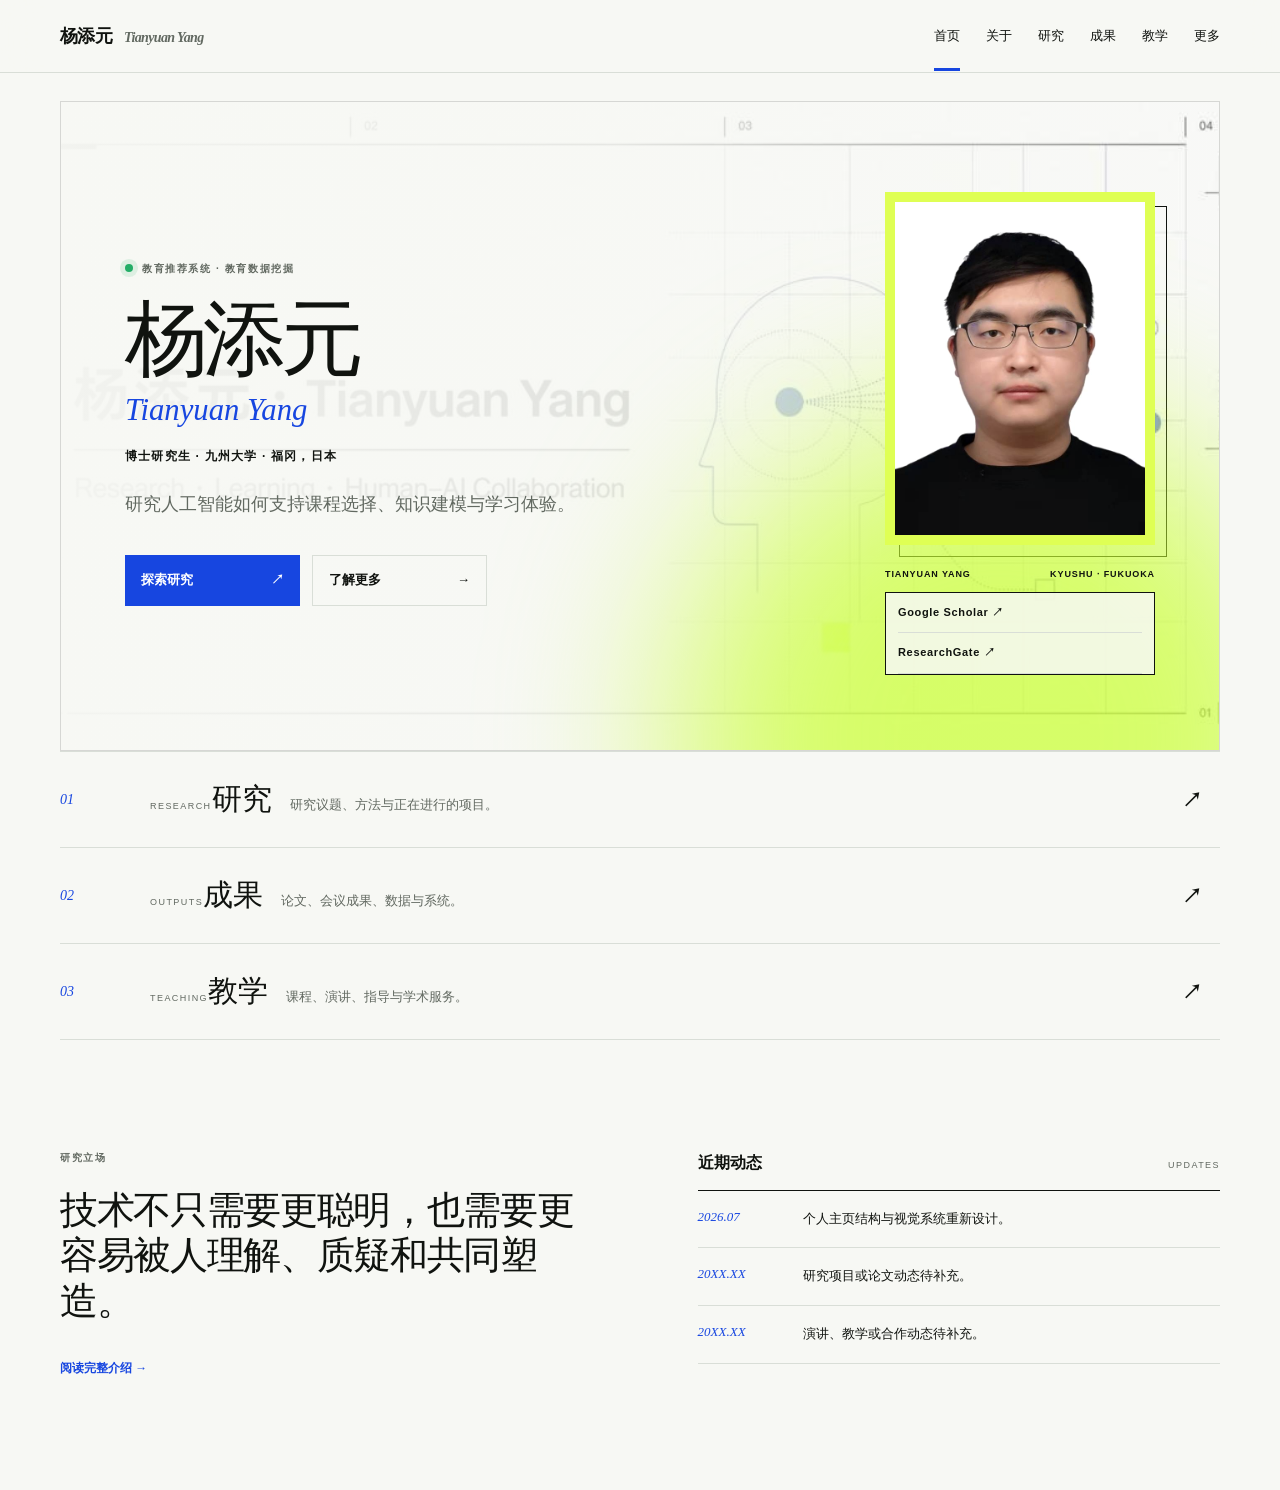
==== index.html @ aec164b1 "Prevent blank page when scripts fail" ====
<!doctype html><html lang="zh-CN"><head><meta charset="utf-8"><meta name="viewport" content="width=device-width,initial-scale=1"><meta name="description" content="杨添元 Tianyuan Yang 的个人研究主页"><meta name="theme-color" content="#f7f8f4"><meta property="og:title" content="杨添元 · Tianyuan Yang"><meta property="og:description" content="Research · Learning · Human–AI Collaboration"><meta property="og:type" content="website"><meta property="og:url" content="https://big-god-tianyuan.github.io/"><title>杨添元 · Tianyuan Yang</title><link rel="preconnect" href="https://avatars.githubusercontent.com"><link rel="stylesheet" href="styles.css"><script src="script.js" defer></script></head>
<body data-page="home"><a class="skip" href="#main" data-i18n="skip">跳到正文</a><header data-site-header class="site-header"><div class="nav-shell wrap"><a class="brand" href="index.html"><strong>杨添元</strong><span>Tianyuan Yang</span></a><nav class="main-nav"><a class="active" href="index.html">首页</a><a href="about.html">关于</a><a href="research.html">研究</a><a href="publications.html">成果</a><a href="teaching.html">教学</a><a href="interests.html">更多</a></nav></div></header>
<main id="main">
  <section class="home-hero wrap cover-hero">
    <div class="hero-main reveal"><p class="micro"><span class="live-dot"></span><span data-i18n="home_kicker">教育推荐系统 · 教育数据挖掘</span></p><h1 data-i18n="home_title">杨添元</h1><p class="hero-name-en">Tianyuan Yang</p><p class="hero-identity" data-i18n="hero_identity">博士研究生 · 九州大学 · 福冈，日本</p><p class="hero-intro" data-i18n="home_intro">研究人工智能如何支持课程选择、知识建模与学习体验。</p><div class="hero-actions"><a class="solid-link" href="research.html"><span data-i18n="explore_research">探索研究</span><b>↗</b></a><a class="line-link" href="about.html"><span data-i18n="know_more">了解更多</span><b>→</b></a></div></div>
    <aside class="hero-aside identity-portrait reveal"><div class="portrait-frame"><img src="assets/tianyuan-yang.jpg" alt="杨添元 Tianyuan Yang" width="600" height="800"></div><div class="portrait-meta"><span>TIANYUAN YANG</span><span>KYUSHU · FUKUOKA</span></div><div class="academic-links"><a href="https://scholar.google.com/citations?user=Yo2p_CYAAAAJ&amp;hl=zh-CN&amp;authuser=1" target="_blank" rel="noopener">Google Scholar ↗</a><a href="https://www.researchgate.net/profile/Tianyuan-Yang-7/research" target="_blank" rel="noopener">ResearchGate ↗</a></div></aside>
  </section>
  <section class="home-index wrap reveal" aria-label="主要页面">
    <a href="research.html"><span>01</span><div><small>RESEARCH</small><h2 data-i18n="nav_research">研究</h2><p data-i18n="index_research">研究议题、方法与正在进行的项目。</p></div><b>↗</b></a>
    <a href="publications.html"><span>02</span><div><small>OUTPUTS</small><h2 data-i18n="nav_publications">成果</h2><p data-i18n="index_publications">论文、会议成果、数据与系统。</p></div><b>↗</b></a>
    <a href="teaching.html"><span>03</span><div><small>TEACHING</small><h2 data-i18n="nav_teaching">教学</h2><p data-i18n="index_teaching">课程、演讲、指导与学术服务。</p></div><b>↗</b></a>
  </section>
  <section class="home-lower wrap reveal"><div class="manifesto"><p class="micro" data-i18n="research_position">研究立场</p><blockquote data-i18n="manifesto">技术不只需要更聪明，也需要更容易被人理解、质疑和共同塑造。</blockquote><a href="about.html" class="text-link"><span data-i18n="read_profile">阅读完整介绍</span> →</a></div><div class="updates"><div class="section-label"><span data-i18n="recent_updates">近期动态</span><small>UPDATES</small></div><ol><li><time>2026.07</time><p data-i18n="update_1">个人主页结构与视觉系统重新设计。</p></li><li><time>20XX.XX</time><p data-i18n="update_2">研究项目或论文动态待补充。</p></li><li><time>20XX.XX</time><p data-i18n="update_3">演讲、教学或合作动态待补充。</p></li></ol></div></section>
</main><footer data-site-footer></footer></body></html>
---- styles.css ----
:root{--bg:#f7f8f4;--paper:#fff;--ink:#10130f;--muted:#626961;--line:#d9ded7;--blue:#1746e0;--lime:#dfff54;--sans:"Helvetica Neue",Arial,"Noto Sans SC","Noto Sans JP",sans-serif;--serif:"Iowan Old Style","Times New Roman","Noto Serif SC","Noto Serif JP",serif;--wrap:min(1160px,calc(100% - 56px))}
*{box-sizing:border-box}html{scroll-behavior:smooth}body{margin:0;background:var(--bg);color:var(--ink);font-family:var(--sans);line-height:1.6;-webkit-font-smoothing:antialiased}a{color:inherit;text-decoration:none}button{font:inherit;color:inherit}.wrap{width:var(--wrap);margin-inline:auto}.skip{position:fixed;z-index:100;top:-60px;left:20px;padding:10px 15px;background:var(--ink);color:#fff}.skip:focus{top:12px}
.site-header{position:sticky;top:0;z-index:40;border-bottom:1px solid var(--line);background:rgba(247,248,244,.92);backdrop-filter:blur(18px)}.nav-shell{height:72px;display:flex;align-items:center;gap:35px}.brand{display:flex;align-items:baseline;gap:12px;font-weight:800;letter-spacing:-.04em}.brand strong{font-size:18px}.brand span{font-family:var(--serif);font-style:italic;color:var(--muted);font-size:14px}.main-nav{display:flex;align-items:center;gap:26px;margin-left:auto;font-size:13px}.main-nav a{position:relative;padding:25px 0}.main-nav a:after{content:"";position:absolute;left:0;right:100%;bottom:0;height:3px;background:var(--blue);transition:right .2s}.main-nav a:hover:after,.main-nav a.active:after{right:0}.lang-switch{display:flex;border:1px solid var(--line);border-radius:999px;padding:3px}.lang-switch button{border:0;background:transparent;border-radius:999px;min-width:35px;padding:5px 7px;font-size:10px;cursor:pointer}.lang-switch button.active{background:var(--ink);color:#fff}.menu-button{display:none;border:0;background:transparent;font-size:22px;padding:8px;cursor:pointer}
.home-hero{min-height:680px;display:grid;grid-template-columns:1.55fr .7fr;gap:9vw;align-items:center;padding-block:90px 75px}.micro{font-size:10px;font-weight:800;letter-spacing:.16em;text-transform:uppercase;color:var(--muted);margin:0 0 22px}.live-dot{display:inline-block;width:8px;height:8px;border-radius:50%;background:#24ad67;margin-right:9px;box-shadow:0 0 0 5px rgba(36,173,103,.12)}.hero-main h1{max-width:790px;font:500 clamp(52px,6.5vw,91px)/.98 var(--serif);letter-spacing:-.06em;margin:0 0 32px}.hero-intro{max-width:680px;color:var(--muted);font-size:18px}.hero-actions{display:flex;gap:12px;margin-top:36px}.solid-link,.line-link{display:inline-flex;align-items:center;justify-content:space-between;gap:42px;min-width:175px;padding:14px 16px;font-size:13px;font-weight:700;transition:.2s}.solid-link{background:var(--blue);color:#fff}.line-link{border:1px solid var(--line)}.solid-link:hover,.line-link:hover{transform:translateY(-3px);box-shadow:0 15px 30px rgba(16,19,15,.1)}.portrait{position:relative;background:var(--lime);padding:14px 14px 0}.portrait:after{content:"";position:absolute;inset:12px -12px -12px 12px;border:1px solid var(--ink);z-index:-1}.portrait img{display:block;width:100%;aspect-ratio:1;object-fit:cover;filter:grayscale(1) contrast(1.05)}.portrait>span{display:block;padding:10px 0 8px;font:italic 12px var(--serif)}.role{padding-top:30px}.role small{display:block;color:var(--muted);font-size:10px;letter-spacing:.12em}.role strong{display:block;margin:7px 0 3px}.role p{margin:0;color:var(--muted);font-size:13px}
.home-index{border-top:1px solid var(--line)}.home-index>a{display:grid;grid-template-columns:70px 1fr auto;align-items:center;gap:20px;padding:27px 18px 27px 0;border-bottom:1px solid var(--line);transition:.25s}.home-index>a:hover{padding-left:18px;background:var(--paper)}.home-index>a>span{font:italic 14px var(--serif);color:var(--blue)}.home-index small{font-size:9px;letter-spacing:.16em;color:var(--muted)}.home-index h2{display:inline;margin:0 18px 0 0;font:500 30px var(--serif)}.home-index p{display:inline;color:var(--muted);font-size:13px}.home-index b{font-size:20px}.home-lower{display:grid;grid-template-columns:1fr 1fr;gap:9vw;padding-block:110px}.manifesto blockquote,.teaching-quote blockquote{margin:0 0 30px;font:500 clamp(30px,3vw,46px)/1.18 var(--serif);letter-spacing:-.035em}.text-link{font-size:12px;font-weight:700;color:var(--blue)}.section-label{display:flex;justify-content:space-between;align-items:baseline;padding-bottom:14px;border-bottom:1px solid var(--ink)}.section-label span{font-weight:750}.section-label small{font-size:9px;letter-spacing:.16em;color:var(--muted)}.updates ol{list-style:none;padding:0;margin:0}.updates li{display:grid;grid-template-columns:90px 1fr;gap:15px;padding:18px 0;border-bottom:1px solid var(--line)}.updates time,.clean-timeline time,.mini-list time{font:italic 13px var(--serif);color:var(--blue)}.updates p{margin:0;font-size:13px}
.page-head{padding:100px 0 72px;border-bottom:1px solid var(--ink)}.page-no{font:italic 13px var(--serif);color:var(--blue)}.page-head h1{font:500 clamp(58px,8vw,112px)/.95 var(--serif);letter-spacing:-.06em;margin:45px 0 25px}.page-head>p:last-child{max-width:650px;color:var(--muted);font-size:18px}.profile-grid{display:grid;grid-template-columns:340px 1fr;gap:10vw;padding-block:95px}.profile-photo img{width:100%;display:block;filter:grayscale(1)}.profile-photo p{font:italic 14px var(--serif);margin-top:14px}.long-copy{font-size:20px;max-width:690px}.long-copy p{margin:0 0 25px}.long-copy p:first-child{font:500 30px/1.25 var(--serif);letter-spacing:-.025em}.inline-links{display:flex;gap:22px;margin-top:40px;font-size:12px;font-weight:700;color:var(--blue)}.content-section{display:grid;grid-template-columns:200px 1fr;gap:80px;padding:90px 0;border-top:1px solid var(--line)}.clean-timeline article{display:grid;grid-template-columns:100px 1fr;gap:30px;padding:0 0 34px;margin-bottom:34px;border-bottom:1px solid var(--line)}.clean-timeline h2{margin:0;font:500 25px var(--serif)}.clean-timeline p{margin:5px 0 0;color:var(--muted);font-size:14px}.values{display:grid;grid-template-columns:repeat(3,1fr);border:1px solid var(--ink);margin-bottom:110px}.values>div{padding:35px;border-right:1px solid var(--ink)}.values>div:last-child{border:0}.values span,.notes-grid>article>span{font:italic 14px var(--serif);color:var(--blue)}.values h2{font:500 27px var(--serif);margin:45px 0 10px}.values p{color:var(--muted);font-size:13px}
.research-intro{display:grid;grid-template-columns:1fr 1fr;gap:9vw;padding:70px 0}.research-intro>p{font:500 28px/1.35 var(--serif);margin:0}.method-list{display:flex;flex-wrap:wrap;align-content:start;gap:8px}.method-list span{border:1px solid var(--line);padding:7px 10px;font-size:10px;letter-spacing:.08em;background:var(--paper)}.research-projects{border-top:1px solid var(--ink);margin-bottom:110px}.research-row{display:grid;grid-template-columns:90px 1.3fr .7fr;gap:45px;padding:50px 0;border-bottom:1px solid var(--line)}.research-num{font:italic 14px var(--serif);color:var(--blue)}.research-row h2{font:500 39px/1.1 var(--serif);letter-spacing:-.035em;margin:0 0 15px}.research-row>div>p:not(.micro){max-width:650px;color:var(--muted)}.research-row aside{border-left:1px solid var(--line);padding-left:28px}.research-row aside b{font-size:10px;letter-spacing:.12em}.research-row aside p{font:italic 21px/1.3 var(--serif);margin-top:15px}.project-links{display:flex;gap:20px;margin-top:25px;font-size:11px;font-weight:750;color:var(--blue)}
.pub-tools{display:flex;justify-content:space-between;align-items:center;padding:36px 0}.filters{display:flex;gap:7px}.filters button{border:1px solid var(--line);background:transparent;padding:8px 16px;border-radius:50px;font-size:11px;cursor:pointer}.filters button:hover,.filters button.active{background:var(--ink);color:#fff}.pub-tools>p{font:italic 13px var(--serif);color:var(--muted)}.pub-list{border-top:1px solid var(--ink);margin-bottom:110px}.pub-item{display:grid;grid-template-columns:85px 1fr auto;gap:35px;padding:34px 0;border-bottom:1px solid var(--line)}.pub-item[hidden]{display:none}.pub-item time{font:italic 15px var(--serif);color:var(--blue)}.pub-type{font-size:9px;letter-spacing:.16em;color:var(--muted);margin-bottom:8px}.pub-item h2{font:500 27px/1.25 var(--serif);margin:0 0 7px}.pub-item p{font-size:13px;color:var(--muted);margin:0}.pub-item .takeaway{margin-top:12px;color:var(--ink);max-width:700px}.pub-actions{display:flex;align-items:start;gap:6px}.pub-actions a{border:1px solid var(--line);padding:5px 8px;font-size:9px}.pub-actions a:hover{border-color:var(--blue);color:var(--blue)}
.teaching-quote{padding:90px 0;max-width:960px;margin-inline:auto}.teaching-quote blockquote{font-size:clamp(38px,5vw,65px)}.catalog{padding:50px 0}.catalog-list article{display:grid;grid-template-columns:80px 1fr auto;gap:30px;padding:25px 0;border-bottom:1px solid var(--line)}.catalog-list article>span{font:italic 13px var(--serif);color:var(--blue)}.catalog-list h2{font:500 24px var(--serif);margin:0}.catalog-list p{font-size:13px;color:var(--muted);margin:4px 0 0}.catalog-list a{font-size:9px;letter-spacing:.08em}.two-catalogs{display:grid;grid-template-columns:1fr 1fr;gap:8vw;padding-bottom:100px}.mini-list article{display:grid;grid-template-columns:80px 1fr;gap:18px;padding:20px 0;border-bottom:1px solid var(--line)}.mini-list h3{font:500 18px var(--serif);margin:0}
.notes-grid{display:grid;grid-template-columns:repeat(2,1fr);gap:1px;background:var(--line);border:1px solid var(--line);margin-block:75px 110px}.notes-grid article{min-height:250px;padding:34px;background:var(--bg);position:relative}.notes-grid article:hover{background:var(--paper)}.notes-grid .note-feature{grid-column:1/-1;min-height:360px;background:var(--blue);color:#fff}.note-feature h2{font:500 clamp(45px,6vw,75px) var(--serif);margin:55px 0 15px}.note-feature p:not(.micro){max-width:650px;color:rgba(255,255,255,.72)}.note-feature>span{position:absolute;right:34px;bottom:28px;color:var(--lime)}.notes-grid article:not(.note-feature) h2{font:500 33px var(--serif);margin:75px 0 12px}.notes-grid article:not(.note-feature) p{color:var(--muted);font-size:13px}
.site-footer{border-top:1px solid var(--ink);padding:38px 0 25px}.footer-top{display:grid;grid-template-columns:1fr auto;gap:40px;align-items:end}.footer-name strong{display:block;font:500 38px var(--serif)}.footer-name span{color:var(--muted);font-size:12px}.footer-links{display:flex;gap:20px;font-size:11px;font-weight:700}.footer-bottom{display:flex;justify-content:space-between;margin-top:55px;color:var(--muted);font-size:9px;letter-spacing:.1em}.reveal{opacity:1;transform:none}.js-motion .reveal{opacity:0;transform:translateY(20px);transition:opacity .65s,transform .65s}.js-motion .reveal.in{opacity:1;transform:none}
@media(max-width:880px){.main-nav{display:none;position:absolute;left:0;right:0;top:72px;padding:22px 28px;background:var(--bg);border-bottom:1px solid var(--ink);flex-direction:column;align-items:start;gap:0}.main-nav.open{display:flex}.main-nav a{padding:11px 0;font:500 25px var(--serif)}.menu-button{display:block;margin-left:auto}.home-hero{grid-template-columns:1fr;padding-top:65px}.hero-aside{display:grid;grid-template-columns:240px 1fr;gap:35px;align-items:end}.home-lower,.profile-grid,.research-intro{grid-template-columns:1fr}.profile-photo{max-width:300px}.content-section{grid-template-columns:1fr;gap:35px}.research-row{grid-template-columns:65px 1fr}.research-row aside{grid-column:2}.values{grid-template-columns:1fr}.values>div{border-right:0;border-bottom:1px solid var(--ink)}.values>div:last-child{border-bottom:0}.two-catalogs{grid-template-columns:1fr}}
@media(max-width:600px){:root{--wrap:min(100% - 32px,1160px)}.nav-shell{height:64px}.brand span{display:none}.main-nav{top:64px}.lang-switch{order:2}.home-hero{min-height:auto;padding:48px 0 60px}.hero-main h1{font-size:48px}.hero-intro{font-size:16px}.hero-actions{flex-direction:column}.hero-aside{display:block}.portrait{max-width:280px;margin-top:35px}.home-index>a{grid-template-columns:45px 1fr auto}.home-index p{display:block;margin:5px 0 0}.home-lower{grid-template-columns:1fr;padding-block:75px}.page-head{padding:65px 0 50px}.page-head h1{font-size:54px;margin-top:32px}.profile-grid{padding-block:60px}.long-copy{font-size:17px}.long-copy p:first-child{font-size:25px}.content-section{padding:65px 0}.research-row{grid-template-columns:1fr;gap:15px;padding:38px 0}.research-row aside{grid-column:1;border-left:0;border-top:1px solid var(--line);padding:20px 0 0}.research-row h2{font-size:32px}.pub-tools{display:block}.filters{overflow-x:auto;padding-bottom:8px}.pub-tools>p{margin-bottom:0}.pub-item{grid-template-columns:55px 1fr;gap:18px}.pub-actions{grid-column:2}.catalog-list article{grid-template-columns:55px 1fr}.catalog-list a{grid-column:2}.notes-grid{grid-template-columns:1fr}.notes-grid .note-feature{grid-column:1}.footer-top{grid-template-columns:1fr}.footer-bottom{display:block}.footer-bottom span{display:block;margin-top:8px}}

/* Research cover hero */
.cover-hero{position:relative;isolation:isolate;overflow:hidden;margin-top:28px;min-height:650px;padding-inline:clamp(28px,5vw,72px);grid-template-columns:minmax(0,1.45fr) minmax(270px,.55fr);gap:clamp(40px,7vw,100px);border:1px solid rgba(16,19,15,.14);background:#f7f8f4}
.cover-hero:before{content:"";position:absolute;inset:0;z-index:-2;background-image:linear-gradient(90deg,rgba(247,248,244,.98) 0%,rgba(247,248,244,.91) 48%,rgba(247,248,244,.45) 100%),url("assets/research-cover.jpg");background-size:cover;background-position:center;filter:saturate(.95)}
.cover-hero:after{content:"";position:absolute;right:-9%;bottom:-48%;width:56%;aspect-ratio:1;border-radius:50%;background:rgba(201,255,49,.72);filter:blur(90px);z-index:-1}
.cover-hero .hero-main{max-width:780px}.cover-hero .hero-main h1{text-wrap:balance}
.hero-name-en{font:italic clamp(24px,2.4vw,38px)/1 var(--serif);color:var(--blue);margin:-18px 0 22px}.hero-identity{font-size:12px;font-weight:800;letter-spacing:.1em;text-transform:uppercase;margin:0 0 24px}.identity-portrait{align-self:center;justify-self:end;width:min(100%,300px)}.portrait-frame{position:relative;background:var(--lime);padding:10px}.portrait-frame:after{content:"";position:absolute;inset:14px -12px -12px 14px;border:1px solid var(--ink);z-index:-1}.portrait-frame img{display:block;width:100%;height:auto;aspect-ratio:3/4;object-fit:contain;filter:saturate(.82) contrast(1.03)}.portrait-meta{display:flex;justify-content:space-between;gap:12px;margin:22px 0 10px;font-size:9px;font-weight:800;letter-spacing:.1em}.identity-portrait .academic-links{background:rgba(247,248,244,.86);padding:0 12px;border:1px solid var(--ink)}
.research-card{align-self:end;margin-bottom:8px;padding:28px;background:rgba(247,248,244,.88);border:1px solid var(--ink);box-shadow:12px 12px 0 var(--lime);backdrop-filter:blur(12px)}
.research-card .micro{margin-bottom:28px}.research-card>strong{display:block;font:500 30px/1.05 var(--serif);letter-spacing:-.03em}.research-card>p:not(.micro){color:var(--muted);font-size:13px;line-height:1.6;margin:14px 0 22px}.academic-links{display:grid;border-top:1px solid var(--line)}.academic-links a{display:flex;justify-content:space-between;padding:11px 0;border-bottom:1px solid var(--line);font-size:11px;font-weight:800;letter-spacing:.06em}.academic-links a:hover{color:var(--blue);padding-left:5px}.card-mark{display:block;margin-top:26px;font:italic 11px var(--serif);color:var(--blue)}
.profile-source{color:var(--muted);font-size:12px}.pub-item h2{max-width:780px}.pub-actions a{white-space:nowrap}
.pub-item h2 a{text-decoration-thickness:1px;text-underline-offset:5px;text-decoration-color:transparent;transition:.2s}.pub-item h2 a:hover{color:var(--blue);text-decoration-color:currentColor}.pub-item:has(h2 a:hover){background:rgba(201,255,49,.12)}
@media(max-width:880px){.cover-hero{grid-template-columns:1fr;margin-top:18px;padding-inline:clamp(24px,6vw,54px);background-position:68% center}.cover-hero:before{background-image:linear-gradient(180deg,rgba(247,248,244,.96) 0%,rgba(247,248,244,.88) 58%,rgba(247,248,244,.7) 100%),url("assets/research-cover.jpg")}.research-card{max-width:430px;margin:0 0 20px}.cover-hero .hero-aside{display:block}}
@media(max-width:600px){.cover-hero{margin-top:10px;padding:52px 22px 44px;border-left:0;border-right:0}.cover-hero .hero-main h1{font-size:54px}.hero-name-en{margin-top:-12px}.identity-portrait{max-width:280px;margin-top:20px}.research-card{margin-top:10px;padding:22px;box-shadow:8px 8px 0 var(--lime)}.research-card>strong{font-size:26px}}
@media(prefers-reduced-motion:reduce){*{scroll-behavior:auto!important;transition:none!important}.reveal{opacity:1;transform:none}}
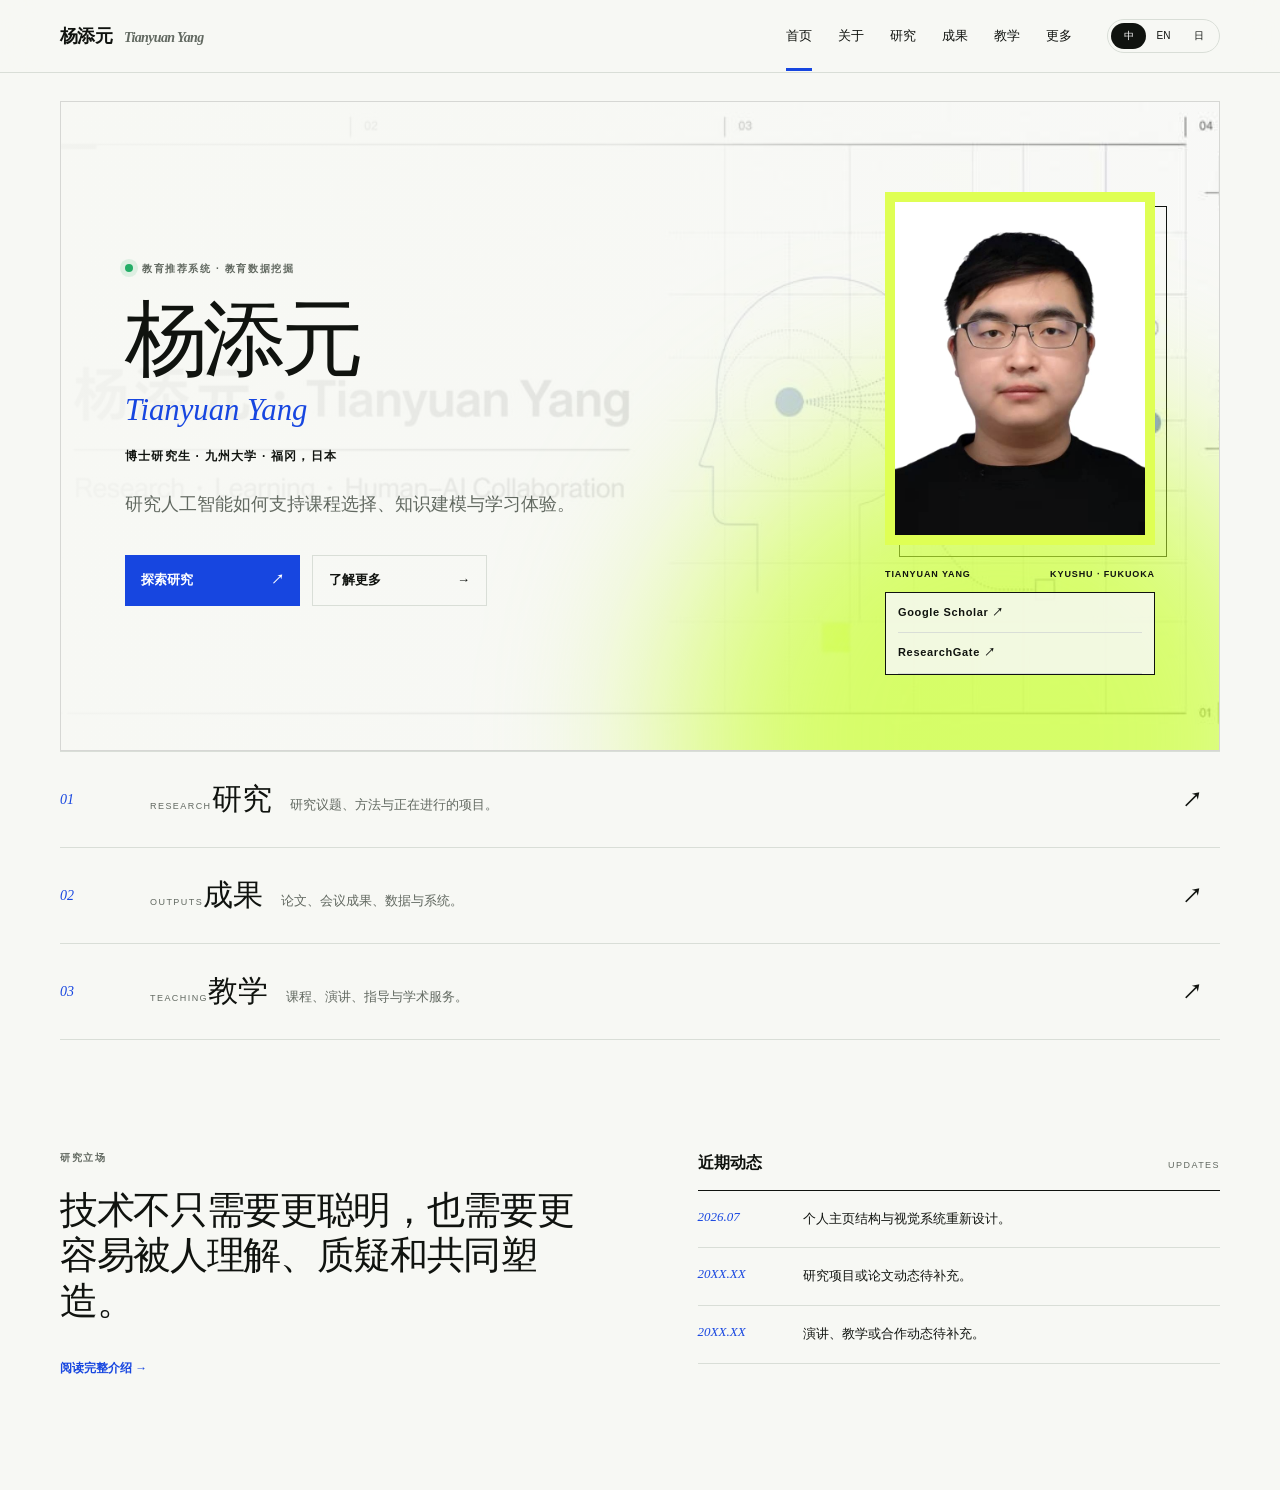
==== commit dc565af5: "Add static navigation to every page" ====
--- a/index.html
+++ b/index.html
@@ -1,6 +1,6 @@
 
-<!doctype html><html lang="zh-CN"><head><meta charset="utf-8"><meta name="viewport" content="width=device-width,initial-scale=1"><meta name="description" content="杨添元 Tianyuan Yang 的个人研究主页"><meta name="theme-color" content="#f7f8f4"><meta property="og:title" content="杨添元 · Tianyuan Yang"><meta property="og:description" content="Research · Learning · Human–AI Collaboration"><meta property="og:type" content="website"><meta property="og:url" content="https://big-god-tianyuan.github.io/"><title>杨添元 · Tianyuan Yang</title><link rel="preconnect" href="https://avatars.githubusercontent.com"><link rel="stylesheet" href="styles.css"><script src="script.js" defer></script></head>
-<body data-page="home"><a class="skip" href="#main" data-i18n="skip">跳到正文</a><header data-site-header class="site-header"><div class="nav-shell wrap"><a class="brand" href="index.html"><strong>杨添元</strong><span>Tianyuan Yang</span></a><nav class="main-nav"><a class="active" href="index.html">首页</a><a href="about.html">关于</a><a href="research.html">研究</a><a href="publications.html">成果</a><a href="teaching.html">教学</a><a href="interests.html">更多</a></nav></div></header>
+<!doctype html><html lang="zh-CN"><head><meta charset="utf-8"><meta name="viewport" content="width=device-width,initial-scale=1"><meta name="description" content="杨添元 Tianyuan Yang 的个人研究主页"><meta name="theme-color" content="#f7f8f4"><meta property="og:title" content="杨添元 · Tianyuan Yang"><meta property="og:description" content="Research · Learning · Human–AI Collaboration"><meta property="og:type" content="website"><meta property="og:url" content="https://big-god-tianyuan.github.io/"><title>杨添元 · Tianyuan Yang</title><link rel="preconnect" href="https://avatars.githubusercontent.com"><link rel="stylesheet" href="styles.css?v=20260719-6"><style>.reveal{opacity:1!important;transform:none!important;transition:none!important}</style><script src="script.js?v=20260719-6" defer></script></head>
+<body data-page="home"><a class="skip" href="#main" data-i18n="skip">跳到正文</a><header data-site-header class="site-header"><div class="nav-shell wrap"><a class="brand" href="index.html"><strong>杨添元</strong><span>Tianyuan Yang</span></a><button class="menu-button" aria-expanded="false" aria-label="Menu">☰</button><nav class="main-nav"><a class="active" href="index.html">首页</a><a href="about.html">关于</a><a href="research.html">研究</a><a href="publications.html">成果</a><a href="teaching.html">教学</a><a href="interests.html">更多</a></nav><div class="lang-switch" aria-label="Language"><button class="active">中</button><button>EN</button><button>日</button></div></div></header>
 <main id="main">
   <section class="home-hero wrap cover-hero">
     <div class="hero-main reveal"><p class="micro"><span class="live-dot"></span><span data-i18n="home_kicker">教育推荐系统 · 教育数据挖掘</span></p><h1 data-i18n="home_title">杨添元</h1><p class="hero-name-en">Tianyuan Yang</p><p class="hero-identity" data-i18n="hero_identity">博士研究生 · 九州大学 · 福冈，日本</p><p class="hero-intro" data-i18n="home_intro">研究人工智能如何支持课程选择、知识建模与学习体验。</p><div class="hero-actions"><a class="solid-link" href="research.html"><span data-i18n="explore_research">探索研究</span><b>↗</b></a><a class="line-link" href="about.html"><span data-i18n="know_more">了解更多</span><b>→</b></a></div></div>
--- a/styles.css
+++ b/styles.css
@@ -9,7 +9,7 @@
 .pub-tools{display:flex;justify-content:space-between;align-items:center;padding:36px 0}.filters{display:flex;gap:7px}.filters button{border:1px solid var(--line);background:transparent;padding:8px 16px;border-radius:50px;font-size:11px;cursor:pointer}.filters button:hover,.filters button.active{background:var(--ink);color:#fff}.pub-tools>p{font:italic 13px var(--serif);color:var(--muted)}.pub-list{border-top:1px solid var(--ink);margin-bottom:110px}.pub-item{display:grid;grid-template-columns:85px 1fr auto;gap:35px;padding:34px 0;border-bottom:1px solid var(--line)}.pub-item[hidden]{display:none}.pub-item time{font:italic 15px var(--serif);color:var(--blue)}.pub-type{font-size:9px;letter-spacing:.16em;color:var(--muted);margin-bottom:8px}.pub-item h2{font:500 27px/1.25 var(--serif);margin:0 0 7px}.pub-item p{font-size:13px;color:var(--muted);margin:0}.pub-item .takeaway{margin-top:12px;color:var(--ink);max-width:700px}.pub-actions{display:flex;align-items:start;gap:6px}.pub-actions a{border:1px solid var(--line);padding:5px 8px;font-size:9px}.pub-actions a:hover{border-color:var(--blue);color:var(--blue)}
 .teaching-quote{padding:90px 0;max-width:960px;margin-inline:auto}.teaching-quote blockquote{font-size:clamp(38px,5vw,65px)}.catalog{padding:50px 0}.catalog-list article{display:grid;grid-template-columns:80px 1fr auto;gap:30px;padding:25px 0;border-bottom:1px solid var(--line)}.catalog-list article>span{font:italic 13px var(--serif);color:var(--blue)}.catalog-list h2{font:500 24px var(--serif);margin:0}.catalog-list p{font-size:13px;color:var(--muted);margin:4px 0 0}.catalog-list a{font-size:9px;letter-spacing:.08em}.two-catalogs{display:grid;grid-template-columns:1fr 1fr;gap:8vw;padding-bottom:100px}.mini-list article{display:grid;grid-template-columns:80px 1fr;gap:18px;padding:20px 0;border-bottom:1px solid var(--line)}.mini-list h3{font:500 18px var(--serif);margin:0}
 .notes-grid{display:grid;grid-template-columns:repeat(2,1fr);gap:1px;background:var(--line);border:1px solid var(--line);margin-block:75px 110px}.notes-grid article{min-height:250px;padding:34px;background:var(--bg);position:relative}.notes-grid article:hover{background:var(--paper)}.notes-grid .note-feature{grid-column:1/-1;min-height:360px;background:var(--blue);color:#fff}.note-feature h2{font:500 clamp(45px,6vw,75px) var(--serif);margin:55px 0 15px}.note-feature p:not(.micro){max-width:650px;color:rgba(255,255,255,.72)}.note-feature>span{position:absolute;right:34px;bottom:28px;color:var(--lime)}.notes-grid article:not(.note-feature) h2{font:500 33px var(--serif);margin:75px 0 12px}.notes-grid article:not(.note-feature) p{color:var(--muted);font-size:13px}
-.site-footer{border-top:1px solid var(--ink);padding:38px 0 25px}.footer-top{display:grid;grid-template-columns:1fr auto;gap:40px;align-items:end}.footer-name strong{display:block;font:500 38px var(--serif)}.footer-name span{color:var(--muted);font-size:12px}.footer-links{display:flex;gap:20px;font-size:11px;font-weight:700}.footer-bottom{display:flex;justify-content:space-between;margin-top:55px;color:var(--muted);font-size:9px;letter-spacing:.1em}.reveal{opacity:1;transform:none}.js-motion .reveal{opacity:0;transform:translateY(20px);transition:opacity .65s,transform .65s}.js-motion .reveal.in{opacity:1;transform:none}
+.site-footer{border-top:1px solid var(--ink);padding:38px 0 25px}.footer-top{display:grid;grid-template-columns:1fr auto;gap:40px;align-items:end}.footer-name strong{display:block;font:500 38px var(--serif)}.footer-name span{color:var(--muted);font-size:12px}.footer-links{display:flex;gap:20px;font-size:11px;font-weight:700}.footer-bottom{display:flex;justify-content:space-between;margin-top:55px;color:var(--muted);font-size:9px;letter-spacing:.1em}.reveal,.js-motion .reveal,.js-motion .reveal.in{opacity:1;transform:none;transition:none}
 @media(max-width:880px){.main-nav{display:none;position:absolute;left:0;right:0;top:72px;padding:22px 28px;background:var(--bg);border-bottom:1px solid var(--ink);flex-direction:column;align-items:start;gap:0}.main-nav.open{display:flex}.main-nav a{padding:11px 0;font:500 25px var(--serif)}.menu-button{display:block;margin-left:auto}.home-hero{grid-template-columns:1fr;padding-top:65px}.hero-aside{display:grid;grid-template-columns:240px 1fr;gap:35px;align-items:end}.home-lower,.profile-grid,.research-intro{grid-template-columns:1fr}.profile-photo{max-width:300px}.content-section{grid-template-columns:1fr;gap:35px}.research-row{grid-template-columns:65px 1fr}.research-row aside{grid-column:2}.values{grid-template-columns:1fr}.values>div{border-right:0;border-bottom:1px solid var(--ink)}.values>div:last-child{border-bottom:0}.two-catalogs{grid-template-columns:1fr}}
 @media(max-width:600px){:root{--wrap:min(100% - 32px,1160px)}.nav-shell{height:64px}.brand span{display:none}.main-nav{top:64px}.lang-switch{order:2}.home-hero{min-height:auto;padding:48px 0 60px}.hero-main h1{font-size:48px}.hero-intro{font-size:16px}.hero-actions{flex-direction:column}.hero-aside{display:block}.portrait{max-width:280px;margin-top:35px}.home-index>a{grid-template-columns:45px 1fr auto}.home-index p{display:block;margin:5px 0 0}.home-lower{grid-template-columns:1fr;padding-block:75px}.page-head{padding:65px 0 50px}.page-head h1{font-size:54px;margin-top:32px}.profile-grid{padding-block:60px}.long-copy{font-size:17px}.long-copy p:first-child{font-size:25px}.content-section{padding:65px 0}.research-row{grid-template-columns:1fr;gap:15px;padding:38px 0}.research-row aside{grid-column:1;border-left:0;border-top:1px solid var(--line);padding:20px 0 0}.research-row h2{font-size:32px}.pub-tools{display:block}.filters{overflow-x:auto;padding-bottom:8px}.pub-tools>p{margin-bottom:0}.pub-item{grid-template-columns:55px 1fr;gap:18px}.pub-actions{grid-column:2}.catalog-list article{grid-template-columns:55px 1fr}.catalog-list a{grid-column:2}.notes-grid{grid-template-columns:1fr}.notes-grid .note-feature{grid-column:1}.footer-top{grid-template-columns:1fr}.footer-bottom{display:block}.footer-bottom span{display:block;margin-top:8px}}
 
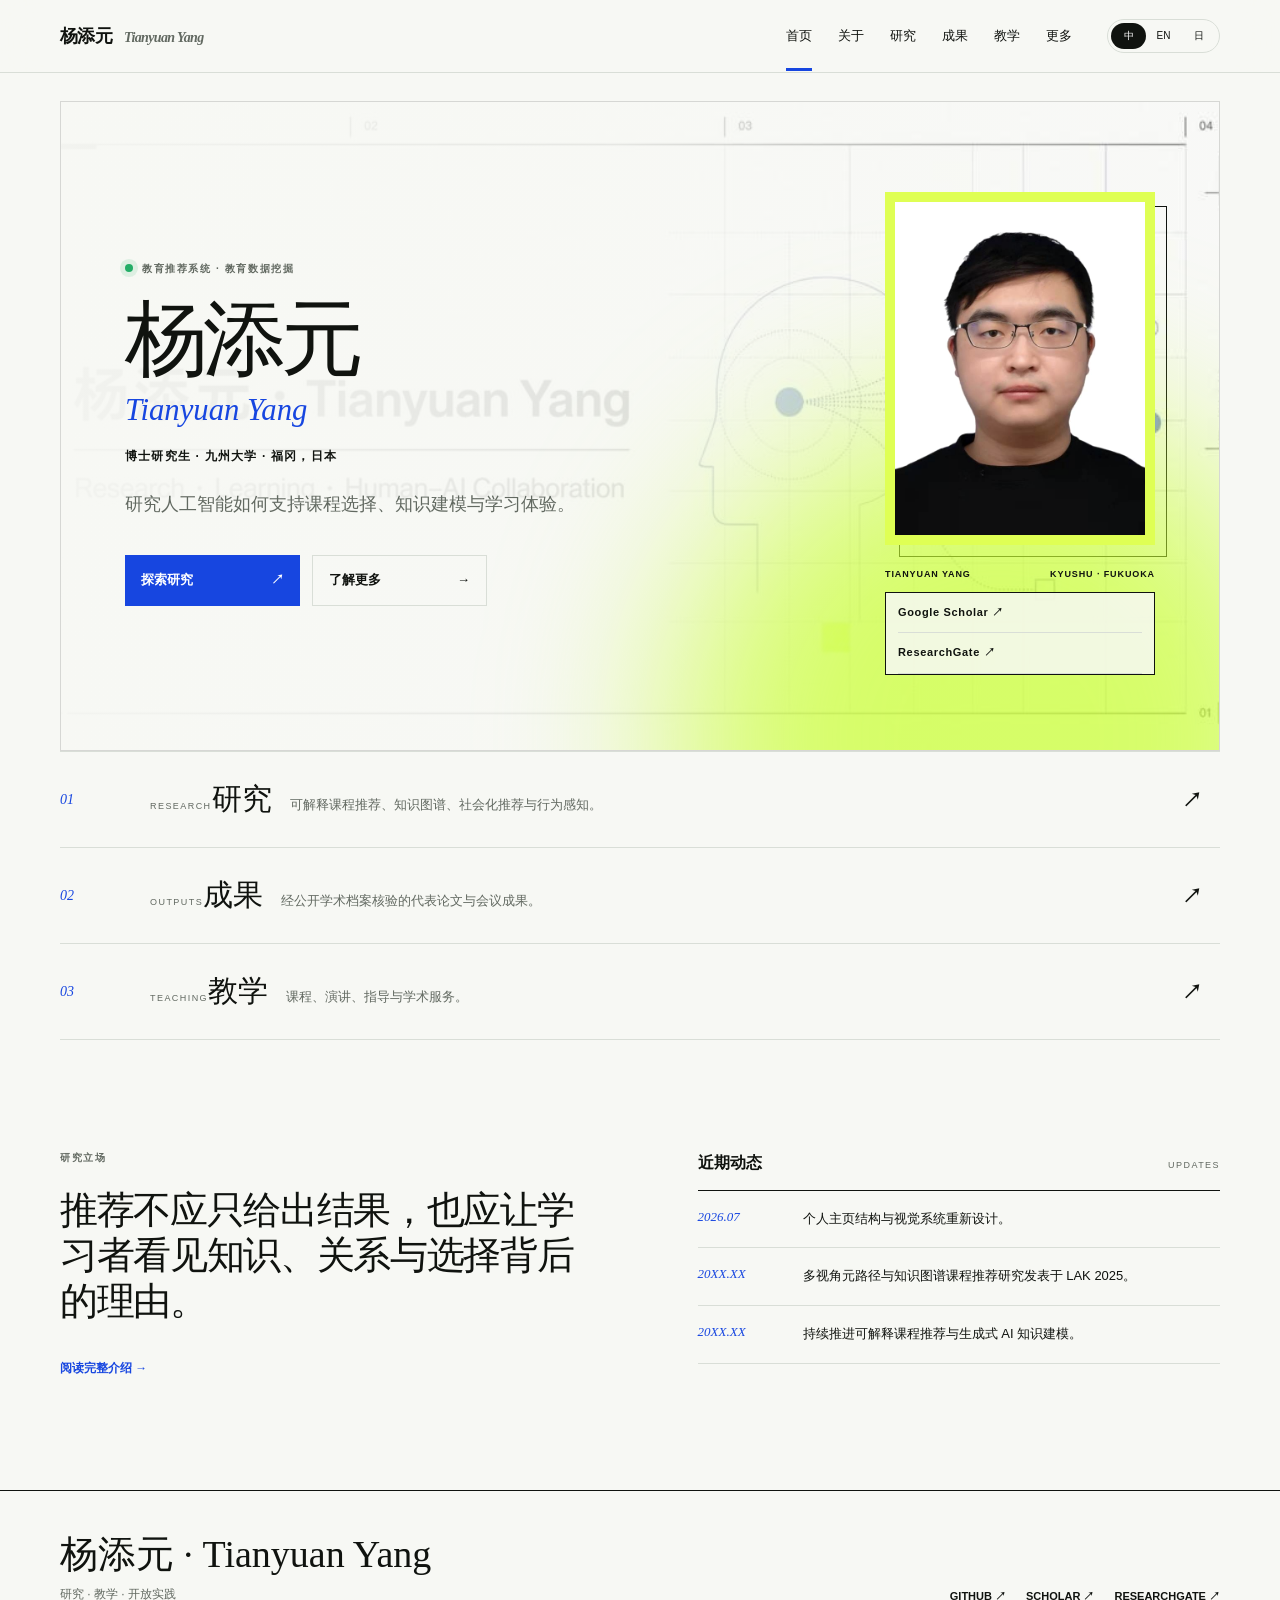
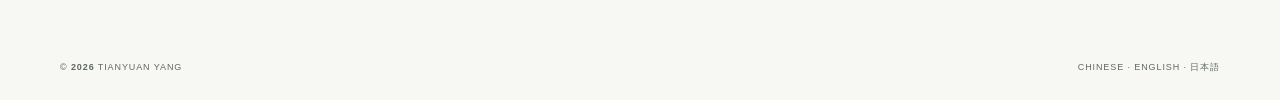
==== commit 973efe49: "Restore navigation script and bust page cache" ====
--- a/index.html
+++ b/index.html
@@ -1,16 +1,20 @@
 
-<!doctype html><html lang="zh-CN"><head><meta charset="utf-8"><meta name="viewport" content="width=device-width,initial-scale=1"><meta name="description" content="杨添元 Tianyuan Yang 的个人研究主页"><meta name="theme-color" content="#f7f8f4"><meta property="og:title" content="杨添元 · Tianyuan Yang"><meta property="og:description" content="Research · Learning · Human–AI Collaboration"><meta property="og:type" content="website"><meta property="og:url" content="https://big-god-tianyuan.github.io/"><title>杨添元 · Tianyuan Yang</title><link rel="preconnect" href="https://avatars.githubusercontent.com"><link rel="stylesheet" href="styles.css?v=20260719-6"><style>.reveal{opacity:1!important;transform:none!important;transition:none!important}</style><script src="script.js?v=20260719-6" defer></script></head>
-<body data-page="home"><a class="skip" href="#main" data-i18n="skip">跳到正文</a><header data-site-header class="site-header"><div class="nav-shell wrap"><a class="brand" href="index.html"><strong>杨添元</strong><span>Tianyuan Yang</span></a><button class="menu-button" aria-expanded="false" aria-label="Menu">☰</button><nav class="main-nav"><a class="active" href="index.html">首页</a><a href="about.html">关于</a><a href="research.html">研究</a><a href="publications.html">成果</a><a href="teaching.html">教学</a><a href="interests.html">更多</a></nav><div class="lang-switch" aria-label="Language"><button class="active">中</button><button>EN</button><button>日</button></div></div></header>
+
+<!doctype html><html lang="zh-CN"><head><meta charset="utf-8"><meta name="viewport" content="width=device-width,initial-scale=1"><meta name="description" content="杨添元 Tianyuan Yang 的个人研究主页"><meta name="theme-color" content="#f7f8f4"><meta property="og:title" content="杨添元 · Tianyuan Yang"><meta property="og:description" content="Research · Learning · Human–AI Collaboration"><meta property="og:type" content="website"><meta property="og:url" content="https://big-god-tianyuan.github.io/"><title>杨添元 · Tianyuan Yang</title><link rel="preconnect" href="https://avatars.githubusercontent.com"><link rel="stylesheet" href="styles.css?v=20260719-7"><style>.reveal{opacity:1!important;transform:none!important;transition:none!important}</style><script src="script.js?v=20260719-7" defer></script></head>
+<body data-page="home"><a class="skip" href="#main" data-i18n="skip">跳到正文</a><header data-site-header class="site-header"><div class="nav-shell wrap"><a class="brand" href="index.html?v=20260719-7""><strong>杨添元</strong><span>Tianyuan Yang</span></a><button class="menu-button" aria-expanded="false" aria-label="Menu">☰</button><nav class="main-nav"><a class="active" href="index.html?v=20260719-7"">首页</a><a href="about.html?v=20260719-7"">关于</a><a href="research.html?v=20260719-7"">研究</a><a href="publications.html?v=20260719-7"">成果</a><a href="teaching.html?v=20260719-7"">教学</a><a href="interests.html?v=20260719-7"">更多</a></nav><div class="lang-switch" aria-label="Language"><button class="active">中</button><button>EN</button><button>日</button></div></div></header>
 <main id="main">
   <section class="home-hero wrap cover-hero">
-    <div class="hero-main reveal"><p class="micro"><span class="live-dot"></span><span data-i18n="home_kicker">教育推荐系统 · 教育数据挖掘</span></p><h1 data-i18n="home_title">杨添元</h1><p class="hero-name-en">Tianyuan Yang</p><p class="hero-identity" data-i18n="hero_identity">博士研究生 · 九州大学 · 福冈，日本</p><p class="hero-intro" data-i18n="home_intro">研究人工智能如何支持课程选择、知识建模与学习体验。</p><div class="hero-actions"><a class="solid-link" href="research.html"><span data-i18n="explore_research">探索研究</span><b>↗</b></a><a class="line-link" href="about.html"><span data-i18n="know_more">了解更多</span><b>→</b></a></div></div>
+    <div class="hero-main reveal"><p class="micro"><span class="live-dot"></span><span data-i18n="home_kicker">教育推荐系统 · 教育数据挖掘</span></p><h1 data-i18n="home_title">杨添元</h1><p class="hero-name-en">Tianyuan Yang</p><p class="hero-identity" data-i18n="hero_identity">博士研究生 · 九州大学 · 福冈，日本</p><p class="hero-intro" data-i18n="home_intro">研究人工智能如何支持课程选择、知识建模与学习体验。</p><div class="hero-actions"><a class="solid-link" href="research.html?v=20260719-7""><span data-i18n="explore_research">探索研究</span><b>↗</b></a><a class="line-link" href="about.html?v=20260719-7""><span data-i18n="know_more">了解更多</span><b>→</b></a></div></div>
     <aside class="hero-aside identity-portrait reveal"><div class="portrait-frame"><img src="assets/tianyuan-yang.jpg" alt="杨添元 Tianyuan Yang" width="600" height="800"></div><div class="portrait-meta"><span>TIANYUAN YANG</span><span>KYUSHU · FUKUOKA</span></div><div class="academic-links"><a href="https://scholar.google.com/citations?user=Yo2p_CYAAAAJ&amp;hl=zh-CN&amp;authuser=1" target="_blank" rel="noopener">Google Scholar ↗</a><a href="https://www.researchgate.net/profile/Tianyuan-Yang-7/research" target="_blank" rel="noopener">ResearchGate ↗</a></div></aside>
   </section>
   <section class="home-index wrap reveal" aria-label="主要页面">
-    <a href="research.html"><span>01</span><div><small>RESEARCH</small><h2 data-i18n="nav_research">研究</h2><p data-i18n="index_research">研究议题、方法与正在进行的项目。</p></div><b>↗</b></a>
-    <a href="publications.html"><span>02</span><div><small>OUTPUTS</small><h2 data-i18n="nav_publications">成果</h2><p data-i18n="index_publications">论文、会议成果、数据与系统。</p></div><b>↗</b></a>
-    <a href="teaching.html"><span>03</span><div><small>TEACHING</small><h2 data-i18n="nav_teaching">教学</h2><p data-i18n="index_teaching">课程、演讲、指导与学术服务。</p></div><b>↗</b></a>
+    <a href="research.html?v=20260719-7""><span>01</span><div><small>RESEARCH</small><h2 data-i18n="nav_research">研究</h2><p data-i18n="index_research">研究议题、方法与正在进行的项目。</p></div><b>↗</b></a>
+    <a href="publications.html?v=20260719-7""><span>02</span><div><small>OUTPUTS</small><h2 data-i18n="nav_publications">成果</h2><p data-i18n="index_publications">论文、会议成果、数据与系统。</p></div><b>↗</b></a>
+    <a href="teaching.html?v=20260719-7""><span>03</span><div><small>TEACHING</small><h2 data-i18n="nav_teaching">教学</h2><p data-i18n="index_teaching">课程、演讲、指导与学术服务。</p></div><b>↗</b></a>
   </section>
-  <section class="home-lower wrap reveal"><div class="manifesto"><p class="micro" data-i18n="research_position">研究立场</p><blockquote data-i18n="manifesto">技术不只需要更聪明，也需要更容易被人理解、质疑和共同塑造。</blockquote><a href="about.html" class="text-link"><span data-i18n="read_profile">阅读完整介绍</span> →</a></div><div class="updates"><div class="section-label"><span data-i18n="recent_updates">近期动态</span><small>UPDATES</small></div><ol><li><time>2026.07</time><p data-i18n="update_1">个人主页结构与视觉系统重新设计。</p></li><li><time>20XX.XX</time><p data-i18n="update_2">研究项目或论文动态待补充。</p></li><li><time>20XX.XX</time><p data-i18n="update_3">演讲、教学或合作动态待补充。</p></li></ol></div></section>
+  <section class="home-lower wrap reveal"><div class="manifesto"><p class="micro" data-i18n="research_position">研究立场</p><blockquote data-i18n="manifesto">技术不只需要更聪明，也需要更容易被人理解、质疑和共同塑造。</blockquote><a href="about.html?v=20260719-7"" class="text-link"><span data-i18n="read_profile">阅读完整介绍</span> →</a></div><div class="updates"><div class="section-label"><span data-i18n="recent_updates">近期动态</span><small>UPDATES</small></div><ol><li><time>2026.07</time><p data-i18n="update_1">个人主页结构与视觉系统重新设计。</p></li><li><time>20XX.XX</time><p data-i18n="update_2">研究项目或论文动态待补充。</p></li><li><time>20XX.XX</time><p data-i18n="update_3">演讲、教学或合作动态待补充。</p></li></ol></div></section>
 </main><footer data-site-footer></footer></body></html>
-
+
+
+
+
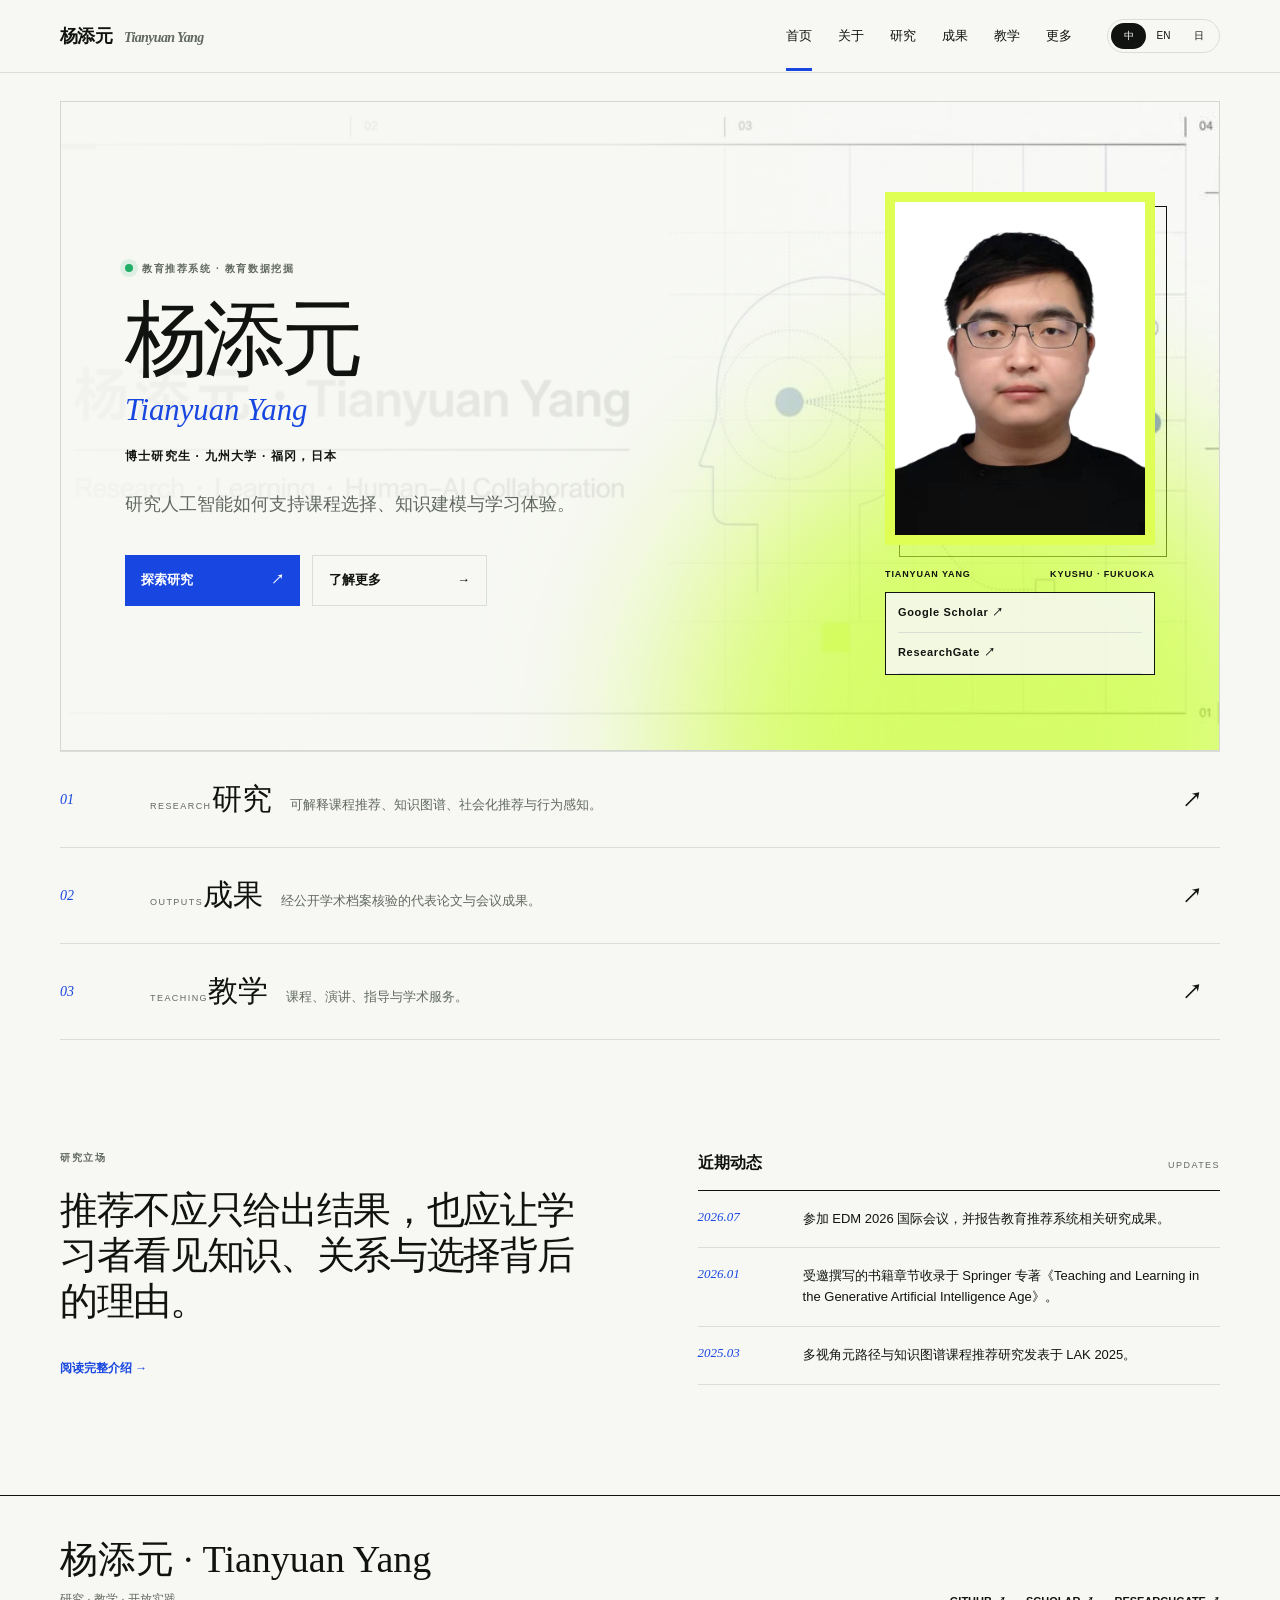
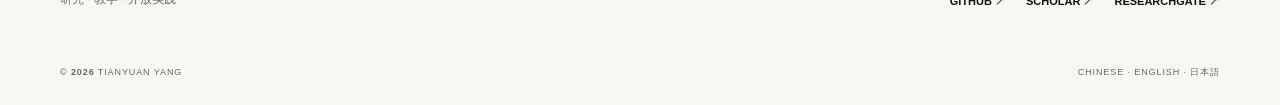
==== commit e1d55bf9: "Update recent academic news on homepage" ====
--- a/index.html
+++ b/index.html
@@ -1,6 +1,6 @@
 
 
-<!doctype html><html lang="zh-CN"><head><meta charset="utf-8"><meta name="viewport" content="width=device-width,initial-scale=1"><meta name="description" content="杨添元 Tianyuan Yang 的个人研究主页"><meta name="theme-color" content="#f7f8f4"><meta property="og:title" content="杨添元 · Tianyuan Yang"><meta property="og:description" content="Research · Learning · Human–AI Collaboration"><meta property="og:type" content="website"><meta property="og:url" content="https://big-god-tianyuan.github.io/"><title>杨添元 · Tianyuan Yang</title><link rel="preconnect" href="https://avatars.githubusercontent.com"><link rel="stylesheet" href="styles.css?v=20260719-7"><style>.reveal{opacity:1!important;transform:none!important;transition:none!important}</style><script src="script.js?v=20260719-7" defer></script></head>
+<!doctype html><html lang="zh-CN"><head><meta charset="utf-8"><meta name="viewport" content="width=device-width,initial-scale=1"><meta name="description" content="杨添元 Tianyuan Yang 的个人研究主页"><meta name="theme-color" content="#f7f8f4"><meta property="og:title" content="杨添元 · Tianyuan Yang"><meta property="og:description" content="Research · Learning · Human–AI Collaboration"><meta property="og:type" content="website"><meta property="og:url" content="https://big-god-tianyuan.github.io/"><title>杨添元 · Tianyuan Yang</title><link rel="preconnect" href="https://avatars.githubusercontent.com"><link rel="stylesheet" href="styles.css?v=20260719-7"><style>.reveal{opacity:1!important;transform:none!important;transition:none!important}</style><script src="script.js?v=20260720-3" defer></script></head>
 <body data-page="home"><a class="skip" href="#main" data-i18n="skip">跳到正文</a><header data-site-header class="site-header"><div class="nav-shell wrap"><a class="brand" href="index.html?v=20260719-7""><strong>杨添元</strong><span>Tianyuan Yang</span></a><button class="menu-button" aria-expanded="false" aria-label="Menu">☰</button><nav class="main-nav"><a class="active" href="index.html?v=20260719-7"">首页</a><a href="about.html?v=20260719-7"">关于</a><a href="research.html?v=20260719-7"">研究</a><a href="publications.html?v=20260719-7"">成果</a><a href="teaching.html?v=20260719-7"">教学</a><a href="interests.html?v=20260719-7"">更多</a></nav><div class="lang-switch" aria-label="Language"><button class="active">中</button><button>EN</button><button>日</button></div></div></header>
 <main id="main">
   <section class="home-hero wrap cover-hero">
@@ -12,9 +12,7 @@
     <a href="publications.html?v=20260719-7""><span>02</span><div><small>OUTPUTS</small><h2 data-i18n="nav_publications">成果</h2><p data-i18n="index_publications">论文、会议成果、数据与系统。</p></div><b>↗</b></a>
     <a href="teaching.html?v=20260719-7""><span>03</span><div><small>TEACHING</small><h2 data-i18n="nav_teaching">教学</h2><p data-i18n="index_teaching">课程、演讲、指导与学术服务。</p></div><b>↗</b></a>
   </section>
-  <section class="home-lower wrap reveal"><div class="manifesto"><p class="micro" data-i18n="research_position">研究立场</p><blockquote data-i18n="manifesto">技术不只需要更聪明，也需要更容易被人理解、质疑和共同塑造。</blockquote><a href="about.html?v=20260719-7"" class="text-link"><span data-i18n="read_profile">阅读完整介绍</span> →</a></div><div class="updates"><div class="section-label"><span data-i18n="recent_updates">近期动态</span><small>UPDATES</small></div><ol><li><time>2026.07</time><p data-i18n="update_1">个人主页结构与视觉系统重新设计。</p></li><li><time>20XX.XX</time><p data-i18n="update_2">研究项目或论文动态待补充。</p></li><li><time>20XX.XX</time><p data-i18n="update_3">演讲、教学或合作动态待补充。</p></li></ol></div></section>
+  <section class="home-lower wrap reveal"><div class="manifesto"><p class="micro" data-i18n="research_position">研究立场</p><blockquote data-i18n="manifesto">技术不只需要更聪明，也需要更容易被人理解、质疑和共同塑造。</blockquote><a href="about.html?v=20260719-7" class="text-link"><span data-i18n="read_profile">阅读完整介绍</span> →</a></div><div class="updates"><div class="section-label"><span data-i18n="recent_updates">近期动态</span><small>UPDATES</small></div><ol><li><time>2026.07</time><p data-i18n="update_1">参加 EDM 2026 国际会议，并报告教育推荐系统相关研究成果。</p></li><li><time>2026.01</time><p data-i18n="update_2">受邀撰写的书籍章节收录于 Springer 专著《Teaching and Learning in the Generative Artificial Intelligence Age》。</p></li><li><time>2025.03</time><p data-i18n="update_3">多视角元路径与知识图谱课程推荐研究发表于 LAK 2025。</p></li></ol></div></section>
 </main><footer data-site-footer></footer></body></html>
 
 
-
-
--- a/styles.css
+++ b/styles.css
@@ -1,4 +1,3 @@
-
 :root{--bg:#f7f8f4;--paper:#fff;--ink:#10130f;--muted:#626961;--line:#d9ded7;--blue:#1746e0;--lime:#dfff54;--sans:"Helvetica Neue",Arial,"Noto Sans SC","Noto Sans JP",sans-serif;--serif:"Iowan Old Style","Times New Roman","Noto Serif SC","Noto Serif JP",serif;--wrap:min(1160px,calc(100% - 56px))}
 *{box-sizing:border-box}html{scroll-behavior:smooth}body{margin:0;background:var(--bg);color:var(--ink);font-family:var(--sans);line-height:1.6;-webkit-font-smoothing:antialiased}a{color:inherit;text-decoration:none}button{font:inherit;color:inherit}.wrap{width:var(--wrap);margin-inline:auto}.skip{position:fixed;z-index:100;top:-60px;left:20px;padding:10px 15px;background:var(--ink);color:#fff}.skip:focus{top:12px}
 .site-header{position:sticky;top:0;z-index:40;border-bottom:1px solid var(--line);background:rgba(247,248,244,.92);backdrop-filter:blur(18px)}.nav-shell{height:72px;display:flex;align-items:center;gap:35px}.brand{display:flex;align-items:baseline;gap:12px;font-weight:800;letter-spacing:-.04em}.brand strong{font-size:18px}.brand span{font-family:var(--serif);font-style:italic;color:var(--muted);font-size:14px}.main-nav{display:flex;align-items:center;gap:26px;margin-left:auto;font-size:13px}.main-nav a{position:relative;padding:25px 0}.main-nav a:after{content:"";position:absolute;left:0;right:100%;bottom:0;height:3px;background:var(--blue);transition:right .2s}.main-nav a:hover:after,.main-nav a.active:after{right:0}.lang-switch{display:flex;border:1px solid var(--line);border-radius:999px;padding:3px}.lang-switch button{border:0;background:transparent;border-radius:999px;min-width:35px;padding:5px 7px;font-size:10px;cursor:pointer}.lang-switch button.active{background:var(--ink);color:#fff}.menu-button{display:none;border:0;background:transparent;font-size:22px;padding:8px;cursor:pointer}
@@ -6,7 +5,7 @@
 .home-index{border-top:1px solid var(--line)}.home-index>a{display:grid;grid-template-columns:70px 1fr auto;align-items:center;gap:20px;padding:27px 18px 27px 0;border-bottom:1px solid var(--line);transition:.25s}.home-index>a:hover{padding-left:18px;background:var(--paper)}.home-index>a>span{font:italic 14px var(--serif);color:var(--blue)}.home-index small{font-size:9px;letter-spacing:.16em;color:var(--muted)}.home-index h2{display:inline;margin:0 18px 0 0;font:500 30px var(--serif)}.home-index p{display:inline;color:var(--muted);font-size:13px}.home-index b{font-size:20px}.home-lower{display:grid;grid-template-columns:1fr 1fr;gap:9vw;padding-block:110px}.manifesto blockquote,.teaching-quote blockquote{margin:0 0 30px;font:500 clamp(30px,3vw,46px)/1.18 var(--serif);letter-spacing:-.035em}.text-link{font-size:12px;font-weight:700;color:var(--blue)}.section-label{display:flex;justify-content:space-between;align-items:baseline;padding-bottom:14px;border-bottom:1px solid var(--ink)}.section-label span{font-weight:750}.section-label small{font-size:9px;letter-spacing:.16em;color:var(--muted)}.updates ol{list-style:none;padding:0;margin:0}.updates li{display:grid;grid-template-columns:90px 1fr;gap:15px;padding:18px 0;border-bottom:1px solid var(--line)}.updates time,.clean-timeline time,.mini-list time{font:italic 13px var(--serif);color:var(--blue)}.updates p{margin:0;font-size:13px}
 .page-head{padding:100px 0 72px;border-bottom:1px solid var(--ink)}.page-no{font:italic 13px var(--serif);color:var(--blue)}.page-head h1{font:500 clamp(58px,8vw,112px)/.95 var(--serif);letter-spacing:-.06em;margin:45px 0 25px}.page-head>p:last-child{max-width:650px;color:var(--muted);font-size:18px}.profile-grid{display:grid;grid-template-columns:340px 1fr;gap:10vw;padding-block:95px}.profile-photo img{width:100%;display:block;filter:grayscale(1)}.profile-photo p{font:italic 14px var(--serif);margin-top:14px}.long-copy{font-size:20px;max-width:690px}.long-copy p{margin:0 0 25px}.long-copy p:first-child{font:500 30px/1.25 var(--serif);letter-spacing:-.025em}.inline-links{display:flex;gap:22px;margin-top:40px;font-size:12px;font-weight:700;color:var(--blue)}.content-section{display:grid;grid-template-columns:200px 1fr;gap:80px;padding:90px 0;border-top:1px solid var(--line)}.clean-timeline article{display:grid;grid-template-columns:100px 1fr;gap:30px;padding:0 0 34px;margin-bottom:34px;border-bottom:1px solid var(--line)}.clean-timeline h2{margin:0;font:500 25px var(--serif)}.clean-timeline p{margin:5px 0 0;color:var(--muted);font-size:14px}.values{display:grid;grid-template-columns:repeat(3,1fr);border:1px solid var(--ink);margin-bottom:110px}.values>div{padding:35px;border-right:1px solid var(--ink)}.values>div:last-child{border:0}.values span,.notes-grid>article>span{font:italic 14px var(--serif);color:var(--blue)}.values h2{font:500 27px var(--serif);margin:45px 0 10px}.values p{color:var(--muted);font-size:13px}
 .research-intro{display:grid;grid-template-columns:1fr 1fr;gap:9vw;padding:70px 0}.research-intro>p{font:500 28px/1.35 var(--serif);margin:0}.method-list{display:flex;flex-wrap:wrap;align-content:start;gap:8px}.method-list span{border:1px solid var(--line);padding:7px 10px;font-size:10px;letter-spacing:.08em;background:var(--paper)}.research-projects{border-top:1px solid var(--ink);margin-bottom:110px}.research-row{display:grid;grid-template-columns:90px 1.3fr .7fr;gap:45px;padding:50px 0;border-bottom:1px solid var(--line)}.research-num{font:italic 14px var(--serif);color:var(--blue)}.research-row h2{font:500 39px/1.1 var(--serif);letter-spacing:-.035em;margin:0 0 15px}.research-row>div>p:not(.micro){max-width:650px;color:var(--muted)}.research-row aside{border-left:1px solid var(--line);padding-left:28px}.research-row aside b{font-size:10px;letter-spacing:.12em}.research-row aside p{font:italic 21px/1.3 var(--serif);margin-top:15px}.project-links{display:flex;gap:20px;margin-top:25px;font-size:11px;font-weight:750;color:var(--blue)}
-.pub-tools{display:flex;justify-content:space-between;align-items:center;padding:36px 0}.filters{display:flex;gap:7px}.filters button{border:1px solid var(--line);background:transparent;padding:8px 16px;border-radius:50px;font-size:11px;cursor:pointer}.filters button:hover,.filters button.active{background:var(--ink);color:#fff}.pub-tools>p{font:italic 13px var(--serif);color:var(--muted)}.pub-list{border-top:1px solid var(--ink);margin-bottom:110px}.pub-item{display:grid;grid-template-columns:85px 1fr auto;gap:35px;padding:34px 0;border-bottom:1px solid var(--line)}.pub-item[hidden]{display:none}.pub-item time{font:italic 15px var(--serif);color:var(--blue)}.pub-type{font-size:9px;letter-spacing:.16em;color:var(--muted);margin-bottom:8px}.pub-item h2{font:500 27px/1.25 var(--serif);margin:0 0 7px}.pub-item p{font-size:13px;color:var(--muted);margin:0}.pub-item .takeaway{margin-top:12px;color:var(--ink);max-width:700px}.pub-actions{display:flex;align-items:start;gap:6px}.pub-actions a{border:1px solid var(--line);padding:5px 8px;font-size:9px}.pub-actions a:hover{border-color:var(--blue);color:var(--blue)}
+.pub-tools{display:flex;justify-content:space-between;align-items:center;padding:36px 0}.filters{display:flex;gap:7px}.filters button{border:1px solid var(--line);background:transparent;padding:8px 16px;border-radius:50px;font-size:11px;cursor:pointer}.filters button:hover,.filters button.active{background:var(--ink);color:#fff}.pub-tools>p{font:italic 13px var(--serif);color:var(--muted)}.pub-list{border-top:1px solid var(--ink);margin-bottom:110px}.pub-item{display:grid;grid-template-columns:85px 1fr;gap:35px;padding:34px 0;border-bottom:1px solid var(--line)}.pub-item[hidden]{display:none}.pub-item time{display:flex;flex-direction:column;align-items:flex-start;gap:8px;color:var(--blue)}.pub-number{display:grid;place-items:center;width:45px;height:45px;border:1px solid var(--line);font:700 22px/1 var(--sans);letter-spacing:-.05em}.pub-year{font:italic 13px var(--serif)}.pub-type{font-size:9px;letter-spacing:.16em;color:var(--muted);margin-bottom:8px}.pub-item h2{font:500 27px/1.25 var(--serif);margin:0 0 7px}.pub-item p{font-size:13px;color:var(--muted);margin:0}.self-author{color:var(--ink);font-weight:850}.pub-item p.pub-metrics{display:flex;flex-wrap:wrap;gap:6px;margin-top:14px}.pub-metrics span{border:1px solid #c9d3e3;background:#f1f4f8;color:#244b93;padding:3px 9px;font:700 10px/1.35 var(--sans);letter-spacing:.05em}.pub-item .takeaway{margin-top:12px;color:var(--ink);max-width:700px}.pub-actions{display:flex;align-items:start;gap:6px}.pub-actions a{border:1px solid var(--line);padding:5px 8px;font-size:9px}.pub-actions a:hover{border-color:var(--blue);color:var(--blue)}
 .teaching-quote{padding:90px 0;max-width:960px;margin-inline:auto}.teaching-quote blockquote{font-size:clamp(38px,5vw,65px)}.catalog{padding:50px 0}.catalog-list article{display:grid;grid-template-columns:80px 1fr auto;gap:30px;padding:25px 0;border-bottom:1px solid var(--line)}.catalog-list article>span{font:italic 13px var(--serif);color:var(--blue)}.catalog-list h2{font:500 24px var(--serif);margin:0}.catalog-list p{font-size:13px;color:var(--muted);margin:4px 0 0}.catalog-list a{font-size:9px;letter-spacing:.08em}.two-catalogs{display:grid;grid-template-columns:1fr 1fr;gap:8vw;padding-bottom:100px}.mini-list article{display:grid;grid-template-columns:80px 1fr;gap:18px;padding:20px 0;border-bottom:1px solid var(--line)}.mini-list h3{font:500 18px var(--serif);margin:0}
 .notes-grid{display:grid;grid-template-columns:repeat(2,1fr);gap:1px;background:var(--line);border:1px solid var(--line);margin-block:75px 110px}.notes-grid article{min-height:250px;padding:34px;background:var(--bg);position:relative}.notes-grid article:hover{background:var(--paper)}.notes-grid .note-feature{grid-column:1/-1;min-height:360px;background:var(--blue);color:#fff}.note-feature h2{font:500 clamp(45px,6vw,75px) var(--serif);margin:55px 0 15px}.note-feature p:not(.micro){max-width:650px;color:rgba(255,255,255,.72)}.note-feature>span{position:absolute;right:34px;bottom:28px;color:var(--lime)}.notes-grid article:not(.note-feature) h2{font:500 33px var(--serif);margin:75px 0 12px}.notes-grid article:not(.note-feature) p{color:var(--muted);font-size:13px}
 .site-footer{border-top:1px solid var(--ink);padding:38px 0 25px}.footer-top{display:grid;grid-template-columns:1fr auto;gap:40px;align-items:end}.footer-name strong{display:block;font:500 38px var(--serif)}.footer-name span{color:var(--muted);font-size:12px}.footer-links{display:flex;gap:20px;font-size:11px;font-weight:700}.footer-bottom{display:flex;justify-content:space-between;margin-top:55px;color:var(--muted);font-size:9px;letter-spacing:.1em}.reveal,.js-motion .reveal,.js-motion .reveal.in{opacity:1;transform:none;transition:none}
@@ -26,4 +25,3 @@
 @media(max-width:880px){.cover-hero{grid-template-columns:1fr;margin-top:18px;padding-inline:clamp(24px,6vw,54px);background-position:68% center}.cover-hero:before{background-image:linear-gradient(180deg,rgba(247,248,244,.96) 0%,rgba(247,248,244,.88) 58%,rgba(247,248,244,.7) 100%),url("assets/research-cover.jpg")}.research-card{max-width:430px;margin:0 0 20px}.cover-hero .hero-aside{display:block}}
 @media(max-width:600px){.cover-hero{margin-top:10px;padding:52px 22px 44px;border-left:0;border-right:0}.cover-hero .hero-main h1{font-size:54px}.hero-name-en{margin-top:-12px}.identity-portrait{max-width:280px;margin-top:20px}.research-card{margin-top:10px;padding:22px;box-shadow:8px 8px 0 var(--lime)}.research-card>strong{font-size:26px}}
 @media(prefers-reduced-motion:reduce){*{scroll-behavior:auto!important;transition:none!important}.reveal{opacity:1;transform:none}}
-
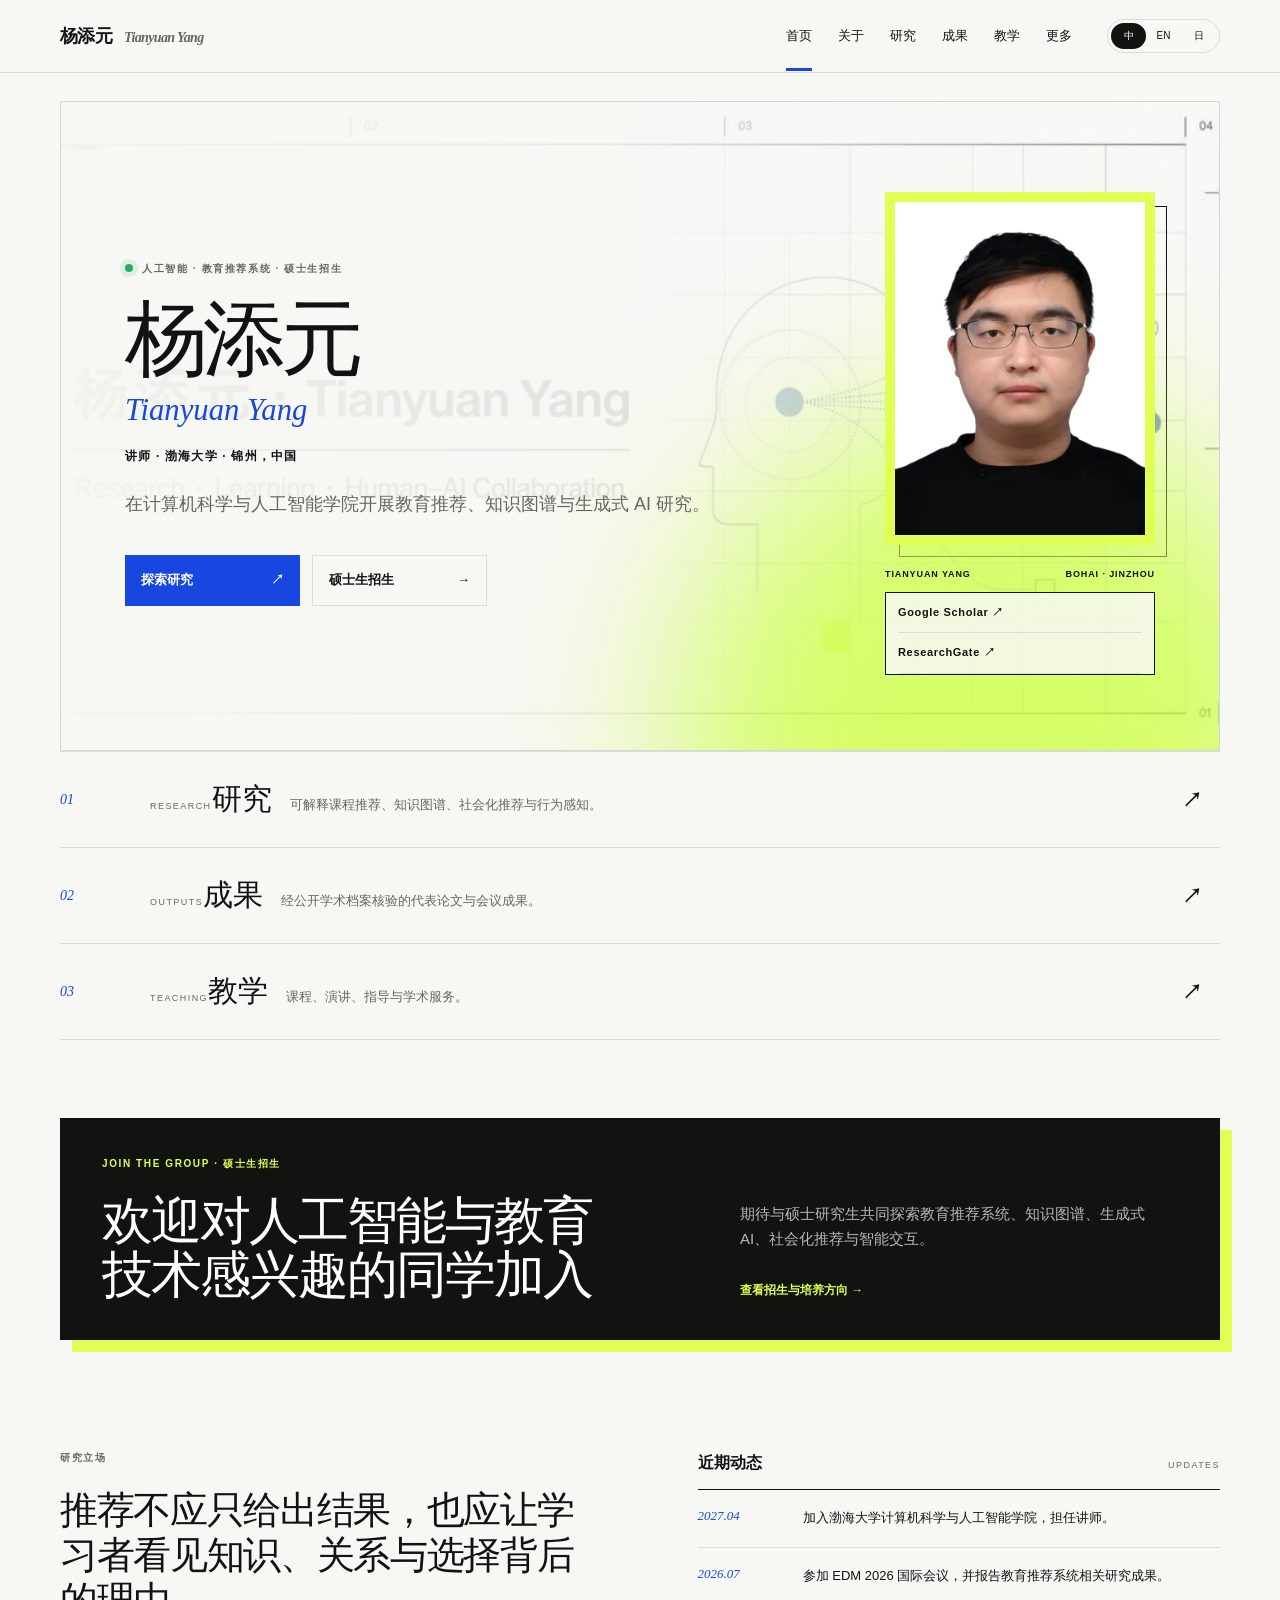
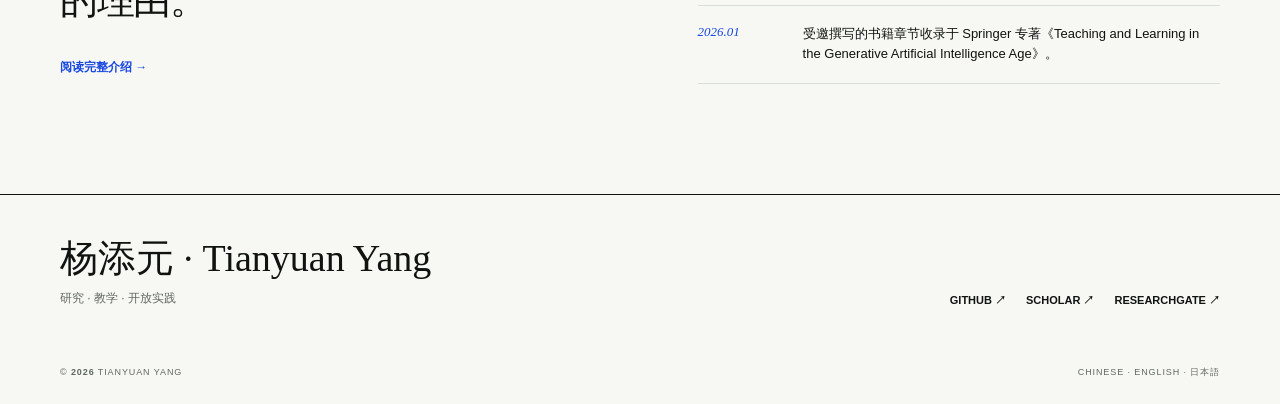
==== commit 87db824f: "Present future faculty role and student recruitment" ====
--- a/index.html
+++ b/index.html
@@ -1,18 +1,17 @@
 
 
-<!doctype html><html lang="zh-CN"><head><meta charset="utf-8"><meta name="viewport" content="width=device-width,initial-scale=1"><meta name="description" content="杨添元 Tianyuan Yang 的个人研究主页"><meta name="theme-color" content="#f7f8f4"><meta property="og:title" content="杨添元 · Tianyuan Yang"><meta property="og:description" content="Research · Learning · Human–AI Collaboration"><meta property="og:type" content="website"><meta property="og:url" content="https://big-god-tianyuan.github.io/"><title>杨添元 · Tianyuan Yang</title><link rel="preconnect" href="https://avatars.githubusercontent.com"><link rel="stylesheet" href="styles.css?v=20260719-7"><style>.reveal{opacity:1!important;transform:none!important;transition:none!important}</style><script src="script.js?v=20260720-3" defer></script></head>
+<!doctype html><html lang="zh-CN"><head><meta charset="utf-8"><meta name="viewport" content="width=device-width,initial-scale=1"><meta name="description" content="杨添元 Tianyuan Yang · 渤海大学计算机科学与人工智能学院讲师"><meta name="theme-color" content="#f7f8f4"><meta property="og:title" content="杨添元 · Tianyuan Yang"><meta property="og:description" content="Lecturer · Artificial Intelligence · Graduate Student Recruitment"><meta property="og:type" content="website"><meta property="og:url" content="https://big-god-tianyuan.github.io/"><title>杨添元 · Tianyuan Yang</title><link rel="preconnect" href="https://avatars.githubusercontent.com"><link rel="stylesheet" href="styles.css?v=20260720-9"><style>.reveal{opacity:1!important;transform:none!important;transition:none!important}</style><script src="script.js?v=20260720-4" defer></script></head>
 <body data-page="home"><a class="skip" href="#main" data-i18n="skip">跳到正文</a><header data-site-header class="site-header"><div class="nav-shell wrap"><a class="brand" href="index.html?v=20260719-7""><strong>杨添元</strong><span>Tianyuan Yang</span></a><button class="menu-button" aria-expanded="false" aria-label="Menu">☰</button><nav class="main-nav"><a class="active" href="index.html?v=20260719-7"">首页</a><a href="about.html?v=20260719-7"">关于</a><a href="research.html?v=20260719-7"">研究</a><a href="publications.html?v=20260719-7"">成果</a><a href="teaching.html?v=20260719-7"">教学</a><a href="interests.html?v=20260719-7"">更多</a></nav><div class="lang-switch" aria-label="Language"><button class="active">中</button><button>EN</button><button>日</button></div></div></header>
 <main id="main">
   <section class="home-hero wrap cover-hero">
-    <div class="hero-main reveal"><p class="micro"><span class="live-dot"></span><span data-i18n="home_kicker">教育推荐系统 · 教育数据挖掘</span></p><h1 data-i18n="home_title">杨添元</h1><p class="hero-name-en">Tianyuan Yang</p><p class="hero-identity" data-i18n="hero_identity">博士研究生 · 九州大学 · 福冈，日本</p><p class="hero-intro" data-i18n="home_intro">研究人工智能如何支持课程选择、知识建模与学习体验。</p><div class="hero-actions"><a class="solid-link" href="research.html?v=20260719-7""><span data-i18n="explore_research">探索研究</span><b>↗</b></a><a class="line-link" href="about.html?v=20260719-7""><span data-i18n="know_more">了解更多</span><b>→</b></a></div></div>
-    <aside class="hero-aside identity-portrait reveal"><div class="portrait-frame"><img src="assets/tianyuan-yang.jpg" alt="杨添元 Tianyuan Yang" width="600" height="800"></div><div class="portrait-meta"><span>TIANYUAN YANG</span><span>KYUSHU · FUKUOKA</span></div><div class="academic-links"><a href="https://scholar.google.com/citations?user=Yo2p_CYAAAAJ&amp;hl=zh-CN&amp;authuser=1" target="_blank" rel="noopener">Google Scholar ↗</a><a href="https://www.researchgate.net/profile/Tianyuan-Yang-7/research" target="_blank" rel="noopener">ResearchGate ↗</a></div></aside>
+    <div class="hero-main reveal"><p class="micro"><span class="live-dot"></span><span data-i18n="home_kicker">人工智能 · 教育推荐系统 · 硕士生招生</span></p><h1 data-i18n="home_title">杨添元</h1><p class="hero-name-en">Tianyuan Yang</p><p class="hero-identity" data-i18n="hero_identity">讲师 · 渤海大学 · 锦州，中国</p><p class="hero-intro" data-i18n="home_intro">在计算机科学与人工智能学院开展教育推荐、知识图谱与生成式 AI 研究。</p><div class="hero-actions"><a class="solid-link" href="research.html?v=20260719-7""><span data-i18n="explore_research">探索研究</span><b>↗</b></a><a class="line-link" href="about.html?v=20260720-8#recruitment"><span data-i18n="recruit_cta">硕士生招生</span><b>→</b></a></div></div>
+    <aside class="hero-aside identity-portrait reveal"><div class="portrait-frame"><img src="assets/tianyuan-yang.jpg" alt="杨添元 Tianyuan Yang" width="600" height="800"></div><div class="portrait-meta"><span>TIANYUAN YANG</span><span>BOHAI · JINZHOU</span></div><div class="academic-links"><a href="https://scholar.google.com/citations?user=Yo2p_CYAAAAJ&amp;hl=zh-CN&amp;authuser=1" target="_blank" rel="noopener">Google Scholar ↗</a><a href="https://www.researchgate.net/profile/Tianyuan-Yang-7/research" target="_blank" rel="noopener">ResearchGate ↗</a></div></aside>
   </section>
   <section class="home-index wrap reveal" aria-label="主要页面">
     <a href="research.html?v=20260719-7""><span>01</span><div><small>RESEARCH</small><h2 data-i18n="nav_research">研究</h2><p data-i18n="index_research">研究议题、方法与正在进行的项目。</p></div><b>↗</b></a>
     <a href="publications.html?v=20260719-7""><span>02</span><div><small>OUTPUTS</small><h2 data-i18n="nav_publications">成果</h2><p data-i18n="index_publications">论文、会议成果、数据与系统。</p></div><b>↗</b></a>
     <a href="teaching.html?v=20260719-7""><span>03</span><div><small>TEACHING</small><h2 data-i18n="nav_teaching">教学</h2><p data-i18n="index_teaching">课程、演讲、指导与学术服务。</p></div><b>↗</b></a>
   </section>
-  <section class="home-lower wrap reveal"><div class="manifesto"><p class="micro" data-i18n="research_position">研究立场</p><blockquote data-i18n="manifesto">技术不只需要更聪明，也需要更容易被人理解、质疑和共同塑造。</blockquote><a href="about.html?v=20260719-7" class="text-link"><span data-i18n="read_profile">阅读完整介绍</span> →</a></div><div class="updates"><div class="section-label"><span data-i18n="recent_updates">近期动态</span><small>UPDATES</small></div><ol><li><time>2026.07</time><p data-i18n="update_1">参加 EDM 2026 国际会议，并报告教育推荐系统相关研究成果。</p></li><li><time>2026.01</time><p data-i18n="update_2">受邀撰写的书籍章节收录于 Springer 专著《Teaching and Learning in the Generative Artificial Intelligence Age》。</p></li><li><time>2025.03</time><p data-i18n="update_3">多视角元路径与知识图谱课程推荐研究发表于 LAK 2025。</p></li></ol></div></section>
+  <section class="recruit-banner wrap reveal" aria-labelledby="recruit-home-title"><div><p class="micro" data-i18n="recruit_kicker">JOIN THE GROUP · 硕士生招生</p><h2 id="recruit-home-title" data-i18n="recruit_title">欢迎对人工智能与教育技术感兴趣的同学加入</h2></div><div><p data-i18n="recruit_desc">期待与硕士研究生共同探索教育推荐系统、知识图谱、生成式 AI、社会化推荐与智能交互。</p><a class="text-link" href="about.html?v=20260720-8#recruitment"><span data-i18n="recruit_more">查看招生与培养方向</span> →</a></div></section>
+  <section class="home-lower wrap reveal"><div class="manifesto"><p class="micro" data-i18n="research_position">研究立场</p><blockquote data-i18n="manifesto">技术不只需要更聪明，也需要更容易被人理解、质疑和共同塑造。</blockquote><a href="about.html?v=20260720-8" class="text-link"><span data-i18n="read_profile">阅读完整介绍</span> →</a></div><div class="updates"><div class="section-label"><span data-i18n="recent_updates">近期动态</span><small>UPDATES</small></div><ol><li><time>2027.04</time><p data-i18n="update_1">加入渤海大学计算机科学与人工智能学院，担任讲师。</p></li><li><time>2026.07</time><p data-i18n="update_2">参加 EDM 2026 国际会议，并报告教育推荐系统相关研究成果。</p></li><li><time>2026.01</time><p data-i18n="update_3">受邀撰写的书籍章节收录于 Springer 专著《Teaching and Learning in the Generative Artificial Intelligence Age》。</p></li></ol></div></section>
 </main><footer data-site-footer></footer></body></html>
-
-
--- a/styles.css
+++ b/styles.css
@@ -24,4 +24,8 @@
 .pub-item h2 a{text-decoration-thickness:1px;text-underline-offset:5px;text-decoration-color:transparent;transition:.2s}.pub-item h2 a:hover{color:var(--blue);text-decoration-color:currentColor}.pub-item:has(h2 a:hover){background:rgba(201,255,49,.12)}
 @media(max-width:880px){.cover-hero{grid-template-columns:1fr;margin-top:18px;padding-inline:clamp(24px,6vw,54px);background-position:68% center}.cover-hero:before{background-image:linear-gradient(180deg,rgba(247,248,244,.96) 0%,rgba(247,248,244,.88) 58%,rgba(247,248,244,.7) 100%),url("assets/research-cover.jpg")}.research-card{max-width:430px;margin:0 0 20px}.cover-hero .hero-aside{display:block}}
 @media(max-width:600px){.cover-hero{margin-top:10px;padding:52px 22px 44px;border-left:0;border-right:0}.cover-hero .hero-main h1{font-size:54px}.hero-name-en{margin-top:-12px}.identity-portrait{max-width:280px;margin-top:20px}.research-card{margin-top:10px;padding:22px;box-shadow:8px 8px 0 var(--lime)}.research-card>strong{font-size:26px}}
+.recruit-banner{display:grid;grid-template-columns:minmax(0,1.1fr) minmax(280px,.9fr);gap:8vw;align-items:end;margin-top:78px;padding:38px 42px;background:var(--ink);color:var(--paper);box-shadow:12px 12px 0 var(--lime)}.recruit-banner .micro{color:var(--lime);margin:0 0 22px}.recruit-banner h2{margin:0;font:500 clamp(32px,4vw,54px)/1.05 var(--serif);letter-spacing:-.04em}.recruit-banner>div:last-child>p{margin:0 0 24px;color:rgba(247,248,244,.72);font-size:15px;line-height:1.7}.recruit-banner .text-link{color:var(--lime)}
+.recruit-section{display:grid;grid-template-columns:minmax(260px,.85fr) minmax(0,1.15fr);gap:9vw;margin-bottom:110px;padding:82px 0;border-top:1px solid var(--ink);border-bottom:1px solid var(--ink);scroll-margin-top:100px}.recruit-heading .micro{color:var(--blue);margin:0 0 28px}.recruit-heading h2{margin:0;font:500 clamp(38px,4.5vw,64px)/1.04 var(--serif);letter-spacing:-.045em}.recruit-copy>p:first-child{margin:0 0 30px;font:500 21px/1.65 var(--serif)}.recruit-topics{display:flex;flex-wrap:wrap;gap:9px;margin:0 0 30px}.recruit-topics span{padding:9px 12px;border:1px solid var(--ink);background:var(--paper);font-size:11px;font-weight:750;letter-spacing:.04em}.recruit-note{padding:18px 20px;border-left:4px solid var(--lime);background:rgba(201,255,49,.13);color:var(--muted);font-size:13px;line-height:1.7}.recruit-links{display:flex;flex-wrap:wrap;gap:12px;margin-top:30px}
+@media(max-width:880px){.recruit-banner,.recruit-section{grid-template-columns:1fr;gap:34px}.recruit-banner{margin-inline:24px;padding:34px}.recruit-section{margin-inline:24px}}
+@media(max-width:600px){.recruit-banner{margin-top:50px;margin-inline:18px;padding:28px 24px;box-shadow:8px 8px 0 var(--lime)}.recruit-banner h2{font-size:34px}.recruit-section{margin-inline:22px;padding:62px 0}.recruit-heading h2{font-size:42px}.recruit-links{display:grid}.recruit-links a{justify-content:space-between}}
 @media(prefers-reduced-motion:reduce){*{scroll-behavior:auto!important;transition:none!important}.reveal{opacity:1;transform:none}}
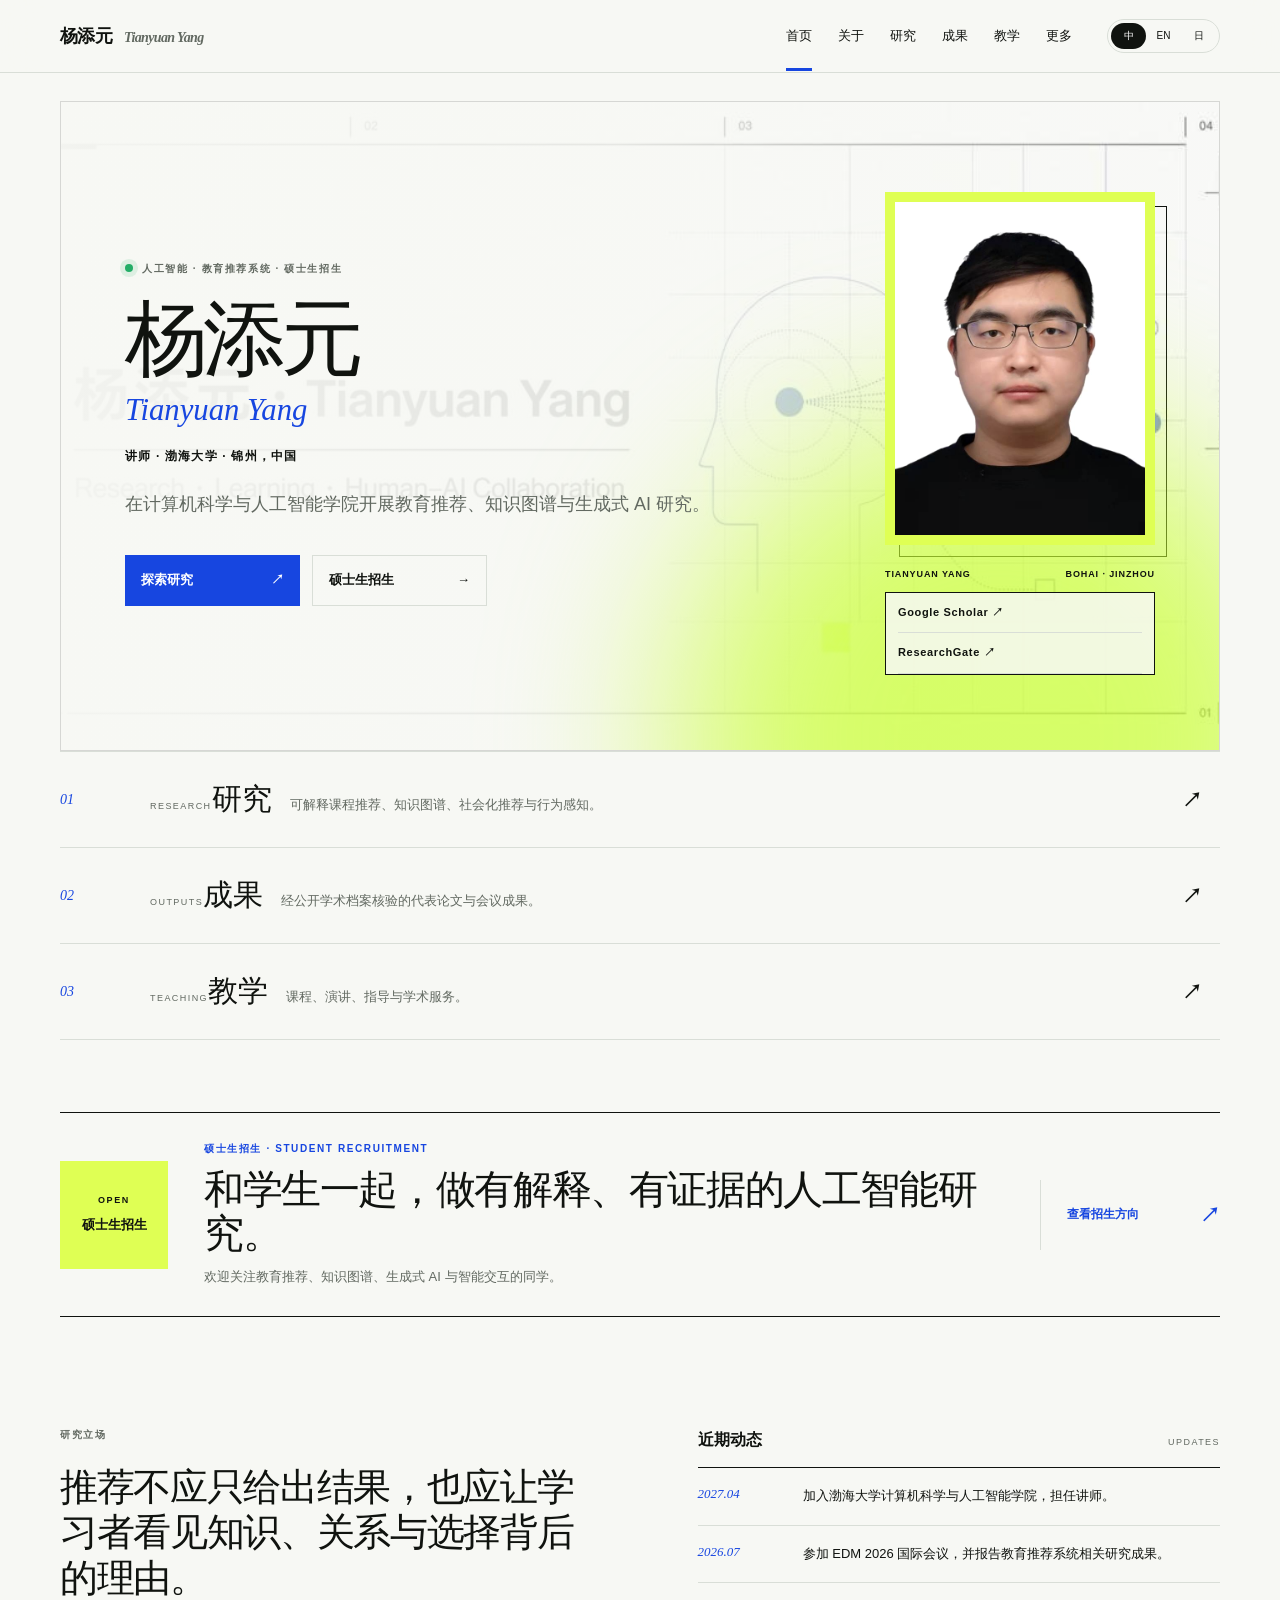
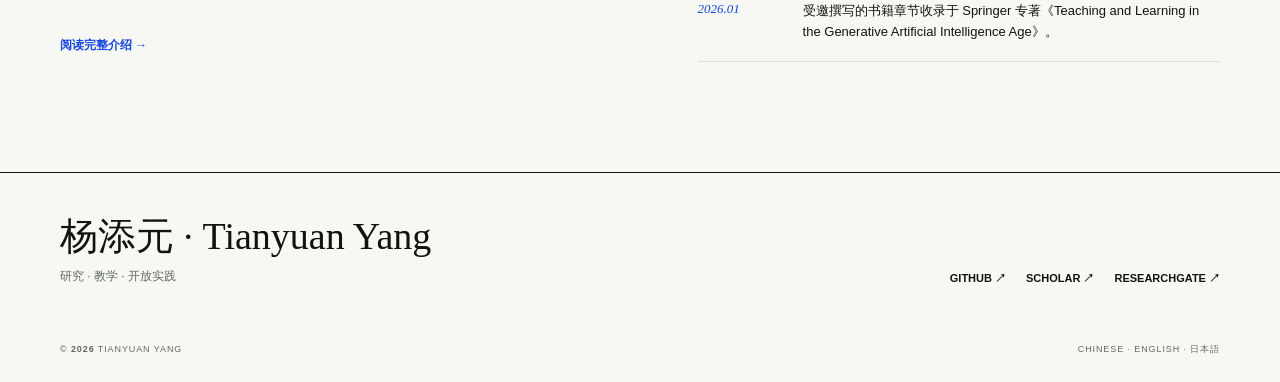
==== commit 824587b7: "Refine recruitment layout and timeline dates" ====
--- a/index.html
+++ b/index.html
@@ -1,10 +1,10 @@
 
 
-<!doctype html><html lang="zh-CN"><head><meta charset="utf-8"><meta name="viewport" content="width=device-width,initial-scale=1"><meta name="description" content="杨添元 Tianyuan Yang · 渤海大学计算机科学与人工智能学院讲师"><meta name="theme-color" content="#f7f8f4"><meta property="og:title" content="杨添元 · Tianyuan Yang"><meta property="og:description" content="Lecturer · Artificial Intelligence · Graduate Student Recruitment"><meta property="og:type" content="website"><meta property="og:url" content="https://big-god-tianyuan.github.io/"><title>杨添元 · Tianyuan Yang</title><link rel="preconnect" href="https://avatars.githubusercontent.com"><link rel="stylesheet" href="styles.css?v=20260720-9"><style>.reveal{opacity:1!important;transform:none!important;transition:none!important}</style><script src="script.js?v=20260720-4" defer></script></head>
+<!doctype html><html lang="zh-CN"><head><meta charset="utf-8"><meta name="viewport" content="width=device-width,initial-scale=1"><meta name="description" content="杨添元 Tianyuan Yang · 渤海大学计算机科学与人工智能学院讲师"><meta name="theme-color" content="#f7f8f4"><meta property="og:title" content="杨添元 · Tianyuan Yang"><meta property="og:description" content="Lecturer · Artificial Intelligence · Graduate Student Recruitment"><meta property="og:type" content="website"><meta property="og:url" content="https://big-god-tianyuan.github.io/"><title>杨添元 · Tianyuan Yang</title><link rel="preconnect" href="https://avatars.githubusercontent.com"><link rel="stylesheet" href="styles.css?v=20260720-10"><style>.reveal{opacity:1!important;transform:none!important;transition:none!important}</style><script src="script.js?v=20260720-5" defer></script></head>
 <body data-page="home"><a class="skip" href="#main" data-i18n="skip">跳到正文</a><header data-site-header class="site-header"><div class="nav-shell wrap"><a class="brand" href="index.html?v=20260719-7""><strong>杨添元</strong><span>Tianyuan Yang</span></a><button class="menu-button" aria-expanded="false" aria-label="Menu">☰</button><nav class="main-nav"><a class="active" href="index.html?v=20260719-7"">首页</a><a href="about.html?v=20260719-7"">关于</a><a href="research.html?v=20260719-7"">研究</a><a href="publications.html?v=20260719-7"">成果</a><a href="teaching.html?v=20260719-7"">教学</a><a href="interests.html?v=20260719-7"">更多</a></nav><div class="lang-switch" aria-label="Language"><button class="active">中</button><button>EN</button><button>日</button></div></div></header>
 <main id="main">
   <section class="home-hero wrap cover-hero">
-    <div class="hero-main reveal"><p class="micro"><span class="live-dot"></span><span data-i18n="home_kicker">人工智能 · 教育推荐系统 · 硕士生招生</span></p><h1 data-i18n="home_title">杨添元</h1><p class="hero-name-en">Tianyuan Yang</p><p class="hero-identity" data-i18n="hero_identity">讲师 · 渤海大学 · 锦州，中国</p><p class="hero-intro" data-i18n="home_intro">在计算机科学与人工智能学院开展教育推荐、知识图谱与生成式 AI 研究。</p><div class="hero-actions"><a class="solid-link" href="research.html?v=20260719-7""><span data-i18n="explore_research">探索研究</span><b>↗</b></a><a class="line-link" href="about.html?v=20260720-8#recruitment"><span data-i18n="recruit_cta">硕士生招生</span><b>→</b></a></div></div>
+    <div class="hero-main reveal"><p class="micro"><span class="live-dot"></span><span data-i18n="home_kicker">人工智能 · 教育推荐系统 · 硕士生招生</span></p><h1 data-i18n="home_title">杨添元</h1><p class="hero-name-en">Tianyuan Yang</p><p class="hero-identity" data-i18n="hero_identity">讲师 · 渤海大学 · 锦州，中国</p><p class="hero-intro" data-i18n="home_intro">在计算机科学与人工智能学院开展教育推荐、知识图谱与生成式 AI 研究。</p><div class="hero-actions"><a class="solid-link" href="research.html?v=20260719-7""><span data-i18n="explore_research">探索研究</span><b>↗</b></a><a class="line-link" href="teaching.html?v=20260720-9#recruitment"><span data-i18n="recruit_cta">硕士生招生</span><b>→</b></a></div></div>
     <aside class="hero-aside identity-portrait reveal"><div class="portrait-frame"><img src="assets/tianyuan-yang.jpg" alt="杨添元 Tianyuan Yang" width="600" height="800"></div><div class="portrait-meta"><span>TIANYUAN YANG</span><span>BOHAI · JINZHOU</span></div><div class="academic-links"><a href="https://scholar.google.com/citations?user=Yo2p_CYAAAAJ&amp;hl=zh-CN&amp;authuser=1" target="_blank" rel="noopener">Google Scholar ↗</a><a href="https://www.researchgate.net/profile/Tianyuan-Yang-7/research" target="_blank" rel="noopener">ResearchGate ↗</a></div></aside>
   </section>
   <section class="home-index wrap reveal" aria-label="主要页面">
@@ -12,6 +12,6 @@
     <a href="publications.html?v=20260719-7""><span>02</span><div><small>OUTPUTS</small><h2 data-i18n="nav_publications">成果</h2><p data-i18n="index_publications">论文、会议成果、数据与系统。</p></div><b>↗</b></a>
     <a href="teaching.html?v=20260719-7""><span>03</span><div><small>TEACHING</small><h2 data-i18n="nav_teaching">教学</h2><p data-i18n="index_teaching">课程、演讲、指导与学术服务。</p></div><b>↗</b></a>
   </section>
-  <section class="recruit-banner wrap reveal" aria-labelledby="recruit-home-title"><div><p class="micro" data-i18n="recruit_kicker">JOIN THE GROUP · 硕士生招生</p><h2 id="recruit-home-title" data-i18n="recruit_title">欢迎对人工智能与教育技术感兴趣的同学加入</h2></div><div><p data-i18n="recruit_desc">期待与硕士研究生共同探索教育推荐系统、知识图谱、生成式 AI、社会化推荐与智能交互。</p><a class="text-link" href="about.html?v=20260720-8#recruitment"><span data-i18n="recruit_more">查看招生与培养方向</span> →</a></div></section>
+  <section class="recruit-invite wrap reveal" aria-labelledby="recruit-home-title"><div class="recruit-label"><span>OPEN</span><small data-i18n="recruit_cta">硕士生招生</small></div><div class="recruit-message"><p class="micro" data-i18n="recruit_kicker">STUDENT RECRUITMENT</p><h2 id="recruit-home-title" data-i18n="recruit_title">和学生一起，做有解释、有证据的人工智能研究。</h2><p data-i18n="recruit_desc">欢迎关注教育推荐、知识图谱、生成式 AI 与智能交互的同学。</p></div><a class="recruit-link" href="teaching.html?v=20260720-9#recruitment"><span data-i18n="recruit_more">查看招生方向</span><b>↗</b></a></section>
   <section class="home-lower wrap reveal"><div class="manifesto"><p class="micro" data-i18n="research_position">研究立场</p><blockquote data-i18n="manifesto">技术不只需要更聪明，也需要更容易被人理解、质疑和共同塑造。</blockquote><a href="about.html?v=20260720-8" class="text-link"><span data-i18n="read_profile">阅读完整介绍</span> →</a></div><div class="updates"><div class="section-label"><span data-i18n="recent_updates">近期动态</span><small>UPDATES</small></div><ol><li><time>2027.04</time><p data-i18n="update_1">加入渤海大学计算机科学与人工智能学院，担任讲师。</p></li><li><time>2026.07</time><p data-i18n="update_2">参加 EDM 2026 国际会议，并报告教育推荐系统相关研究成果。</p></li><li><time>2026.01</time><p data-i18n="update_3">受邀撰写的书籍章节收录于 Springer 专著《Teaching and Learning in the Generative Artificial Intelligence Age》。</p></li></ol></div></section>
 </main><footer data-site-footer></footer></body></html>
--- a/styles.css
+++ b/styles.css
@@ -24,8 +24,8 @@
 .pub-item h2 a{text-decoration-thickness:1px;text-underline-offset:5px;text-decoration-color:transparent;transition:.2s}.pub-item h2 a:hover{color:var(--blue);text-decoration-color:currentColor}.pub-item:has(h2 a:hover){background:rgba(201,255,49,.12)}
 @media(max-width:880px){.cover-hero{grid-template-columns:1fr;margin-top:18px;padding-inline:clamp(24px,6vw,54px);background-position:68% center}.cover-hero:before{background-image:linear-gradient(180deg,rgba(247,248,244,.96) 0%,rgba(247,248,244,.88) 58%,rgba(247,248,244,.7) 100%),url("assets/research-cover.jpg")}.research-card{max-width:430px;margin:0 0 20px}.cover-hero .hero-aside{display:block}}
 @media(max-width:600px){.cover-hero{margin-top:10px;padding:52px 22px 44px;border-left:0;border-right:0}.cover-hero .hero-main h1{font-size:54px}.hero-name-en{margin-top:-12px}.identity-portrait{max-width:280px;margin-top:20px}.research-card{margin-top:10px;padding:22px;box-shadow:8px 8px 0 var(--lime)}.research-card>strong{font-size:26px}}
-.recruit-banner{display:grid;grid-template-columns:minmax(0,1.1fr) minmax(280px,.9fr);gap:8vw;align-items:end;margin-top:78px;padding:38px 42px;background:var(--ink);color:var(--paper);box-shadow:12px 12px 0 var(--lime)}.recruit-banner .micro{color:var(--lime);margin:0 0 22px}.recruit-banner h2{margin:0;font:500 clamp(32px,4vw,54px)/1.05 var(--serif);letter-spacing:-.04em}.recruit-banner>div:last-child>p{margin:0 0 24px;color:rgba(247,248,244,.72);font-size:15px;line-height:1.7}.recruit-banner .text-link{color:var(--lime)}
+.recruit-invite{display:grid;grid-template-columns:108px minmax(0,1fr) 180px;gap:36px;align-items:center;margin-top:72px;padding:28px 0;border-top:1px solid var(--ink);border-bottom:1px solid var(--ink)}.recruit-label{display:grid;place-content:center;gap:7px;width:108px;height:108px;background:var(--lime);color:var(--ink);text-align:center}.recruit-label span{font-size:9px;font-weight:900;letter-spacing:.18em}.recruit-label small{font-size:13px;font-weight:800}.recruit-message .micro{margin:0 0 12px;color:var(--blue)}.recruit-message h2{margin:0;font:500 clamp(30px,3.1vw,43px)/1.1 var(--serif);letter-spacing:-.035em}.recruit-message>p:last-child{margin:11px 0 0;color:var(--muted);font-size:13px}.recruit-link{display:flex;justify-content:space-between;align-items:center;gap:20px;min-height:70px;padding-left:26px;border-left:1px solid var(--line);font-size:12px;font-weight:800;color:var(--blue)}.recruit-link b{font-size:20px;transition:.2s}.recruit-link:hover b{transform:translate(4px,-4px)}
 .recruit-section{display:grid;grid-template-columns:minmax(260px,.85fr) minmax(0,1.15fr);gap:9vw;margin-bottom:110px;padding:82px 0;border-top:1px solid var(--ink);border-bottom:1px solid var(--ink);scroll-margin-top:100px}.recruit-heading .micro{color:var(--blue);margin:0 0 28px}.recruit-heading h2{margin:0;font:500 clamp(38px,4.5vw,64px)/1.04 var(--serif);letter-spacing:-.045em}.recruit-copy>p:first-child{margin:0 0 30px;font:500 21px/1.65 var(--serif)}.recruit-topics{display:flex;flex-wrap:wrap;gap:9px;margin:0 0 30px}.recruit-topics span{padding:9px 12px;border:1px solid var(--ink);background:var(--paper);font-size:11px;font-weight:750;letter-spacing:.04em}.recruit-note{padding:18px 20px;border-left:4px solid var(--lime);background:rgba(201,255,49,.13);color:var(--muted);font-size:13px;line-height:1.7}.recruit-links{display:flex;flex-wrap:wrap;gap:12px;margin-top:30px}
-@media(max-width:880px){.recruit-banner,.recruit-section{grid-template-columns:1fr;gap:34px}.recruit-banner{margin-inline:24px;padding:34px}.recruit-section{margin-inline:24px}}
-@media(max-width:600px){.recruit-banner{margin-top:50px;margin-inline:18px;padding:28px 24px;box-shadow:8px 8px 0 var(--lime)}.recruit-banner h2{font-size:34px}.recruit-section{margin-inline:22px;padding:62px 0}.recruit-heading h2{font-size:42px}.recruit-links{display:grid}.recruit-links a{justify-content:space-between}}
+@media(max-width:880px){.recruit-invite{grid-template-columns:90px minmax(0,1fr);gap:26px}.recruit-label{width:90px;height:90px}.recruit-link{grid-column:2;min-height:auto;padding:18px 0 0;border-left:0;border-top:1px solid var(--line)}.recruit-section{grid-template-columns:1fr;gap:34px;margin-inline:24px}}
+@media(max-width:600px){.recruit-invite{grid-template-columns:1fr;gap:20px;margin-top:46px;padding:24px 0}.recruit-label{display:flex;align-items:center;gap:12px;width:max-content;height:auto;padding:10px 13px}.recruit-message h2{font-size:32px}.recruit-link{grid-column:1}.recruit-section{margin-inline:22px;padding:62px 0}.recruit-heading h2{font-size:42px}.recruit-links{display:grid}.recruit-links a{justify-content:space-between}}
 @media(prefers-reduced-motion:reduce){*{scroll-behavior:auto!important;transition:none!important}.reveal{opacity:1;transform:none}}
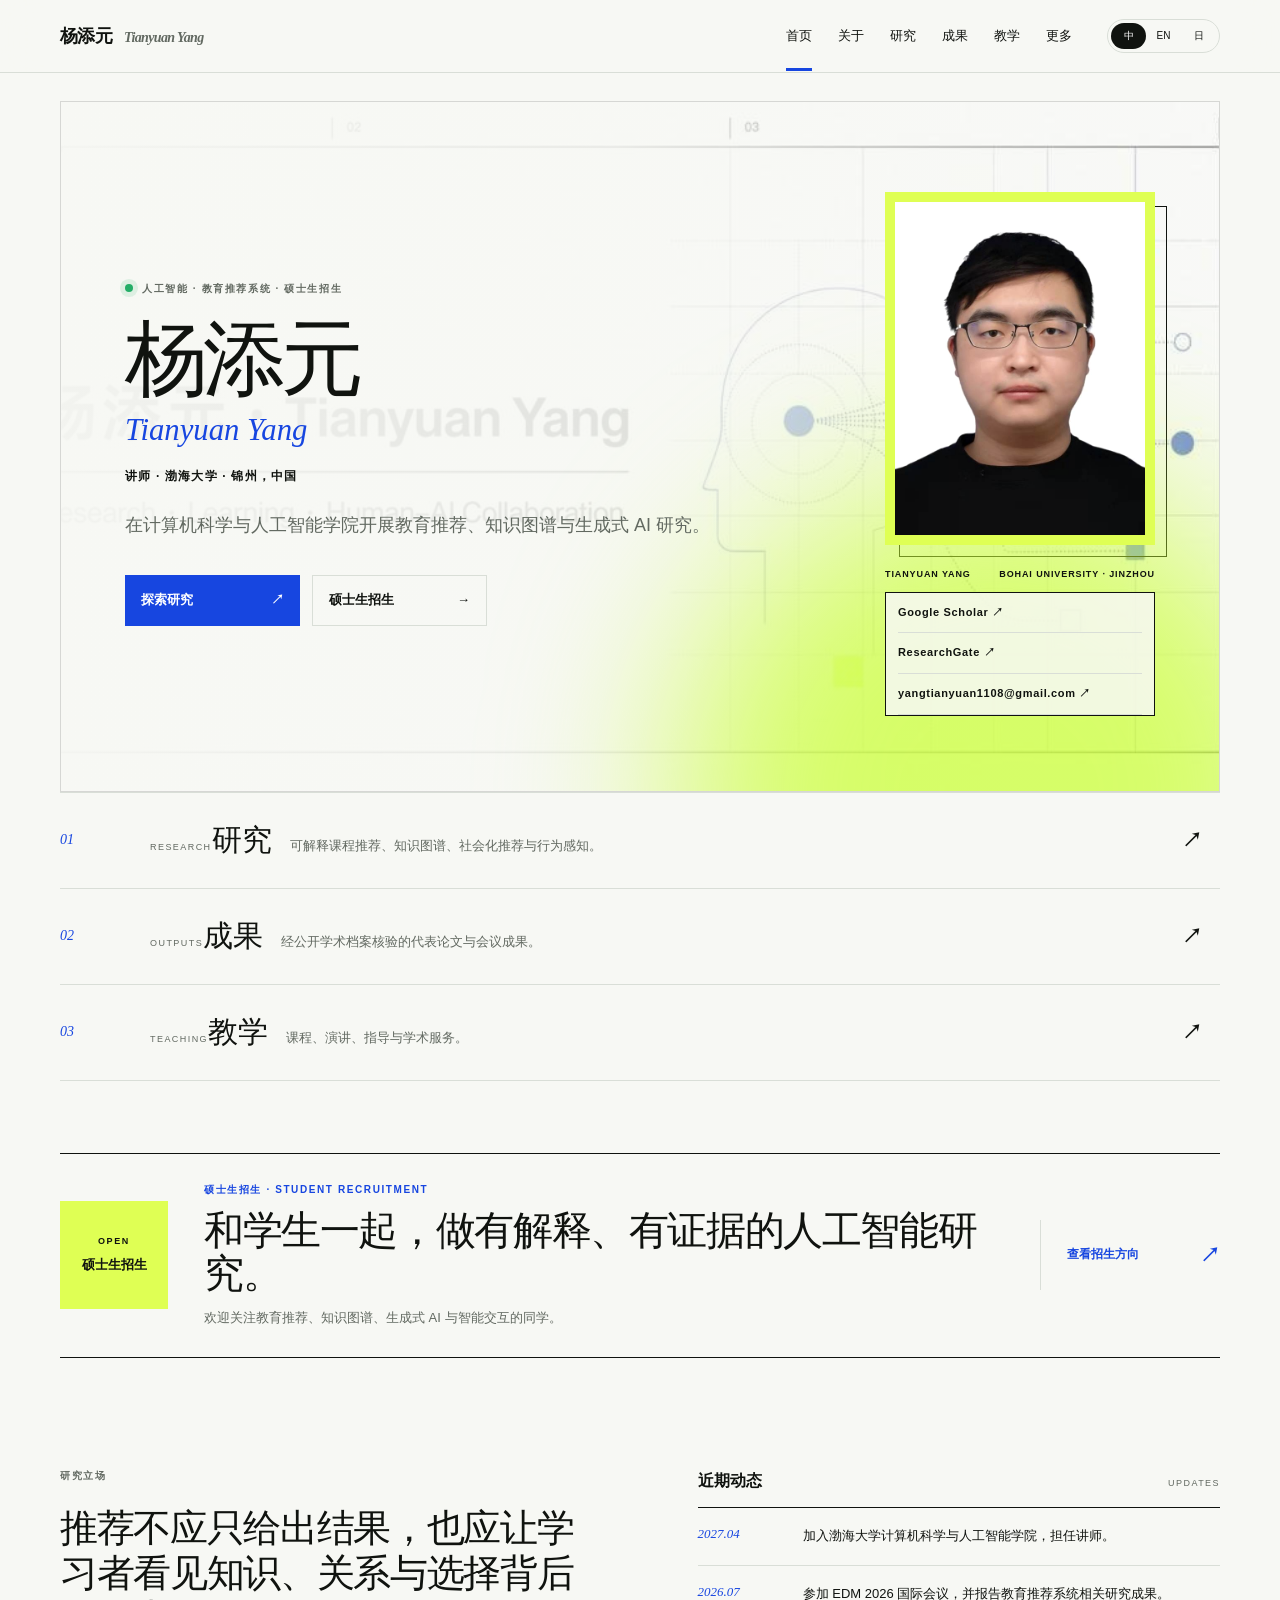
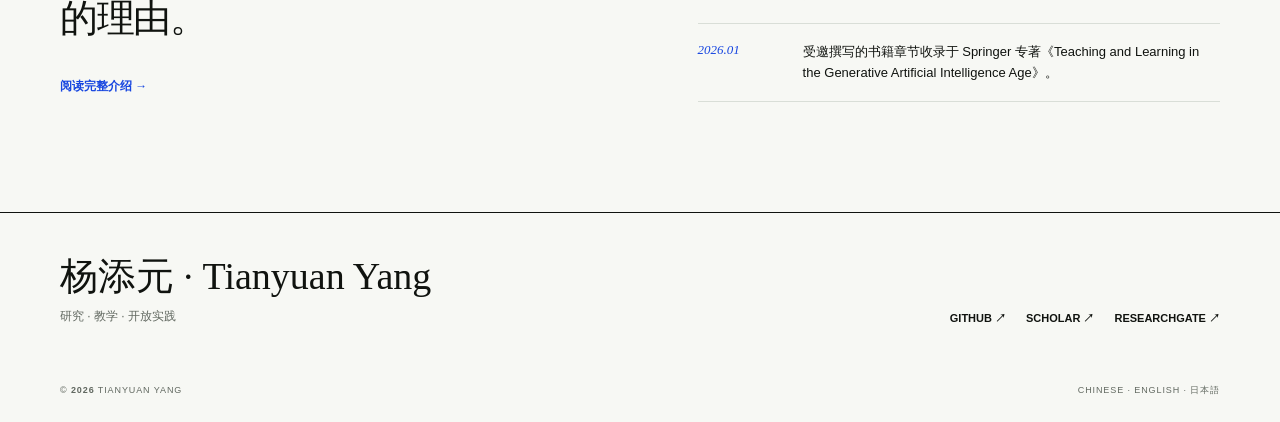
==== commit c94a6353: "Add Bohai University label and email" ====
--- a/index.html
+++ b/index.html
@@ -5,7 +5,7 @@
 <main id="main">
   <section class="home-hero wrap cover-hero">
     <div class="hero-main reveal"><p class="micro"><span class="live-dot"></span><span data-i18n="home_kicker">人工智能 · 教育推荐系统 · 硕士生招生</span></p><h1 data-i18n="home_title">杨添元</h1><p class="hero-name-en">Tianyuan Yang</p><p class="hero-identity" data-i18n="hero_identity">讲师 · 渤海大学 · 锦州，中国</p><p class="hero-intro" data-i18n="home_intro">在计算机科学与人工智能学院开展教育推荐、知识图谱与生成式 AI 研究。</p><div class="hero-actions"><a class="solid-link" href="research.html?v=20260719-7""><span data-i18n="explore_research">探索研究</span><b>↗</b></a><a class="line-link" href="teaching.html?v=20260720-9#recruitment"><span data-i18n="recruit_cta">硕士生招生</span><b>→</b></a></div></div>
-    <aside class="hero-aside identity-portrait reveal"><div class="portrait-frame"><img src="assets/tianyuan-yang.jpg" alt="杨添元 Tianyuan Yang" width="600" height="800"></div><div class="portrait-meta"><span>TIANYUAN YANG</span><span>BOHAI · JINZHOU</span></div><div class="academic-links"><a href="https://scholar.google.com/citations?user=Yo2p_CYAAAAJ&amp;hl=zh-CN&amp;authuser=1" target="_blank" rel="noopener">Google Scholar ↗</a><a href="https://www.researchgate.net/profile/Tianyuan-Yang-7/research" target="_blank" rel="noopener">ResearchGate ↗</a></div></aside>
+    <aside class="hero-aside identity-portrait reveal"><div class="portrait-frame"><img src="assets/tianyuan-yang.jpg" alt="杨添元 Tianyuan Yang" width="600" height="800"></div><div class="portrait-meta"><span>TIANYUAN YANG</span><span>BOHAI UNIVERSITY · JINZHOU</span></div><div class="academic-links"><a href="https://scholar.google.com/citations?user=Yo2p_CYAAAAJ&amp;hl=zh-CN&amp;authuser=1" target="_blank" rel="noopener">Google Scholar ↗</a><a href="https://www.researchgate.net/profile/Tianyuan-Yang-7/research" target="_blank" rel="noopener">ResearchGate ↗</a><a href="mailto:yangtianyuan1108@gmail.com">yangtianyuan1108@gmail.com ↗</a></div></aside>
   </section>
   <section class="home-index wrap reveal" aria-label="主要页面">
     <a href="research.html?v=20260719-7""><span>01</span><div><small>RESEARCH</small><h2 data-i18n="nav_research">研究</h2><p data-i18n="index_research">研究议题、方法与正在进行的项目。</p></div><b>↗</b></a>
